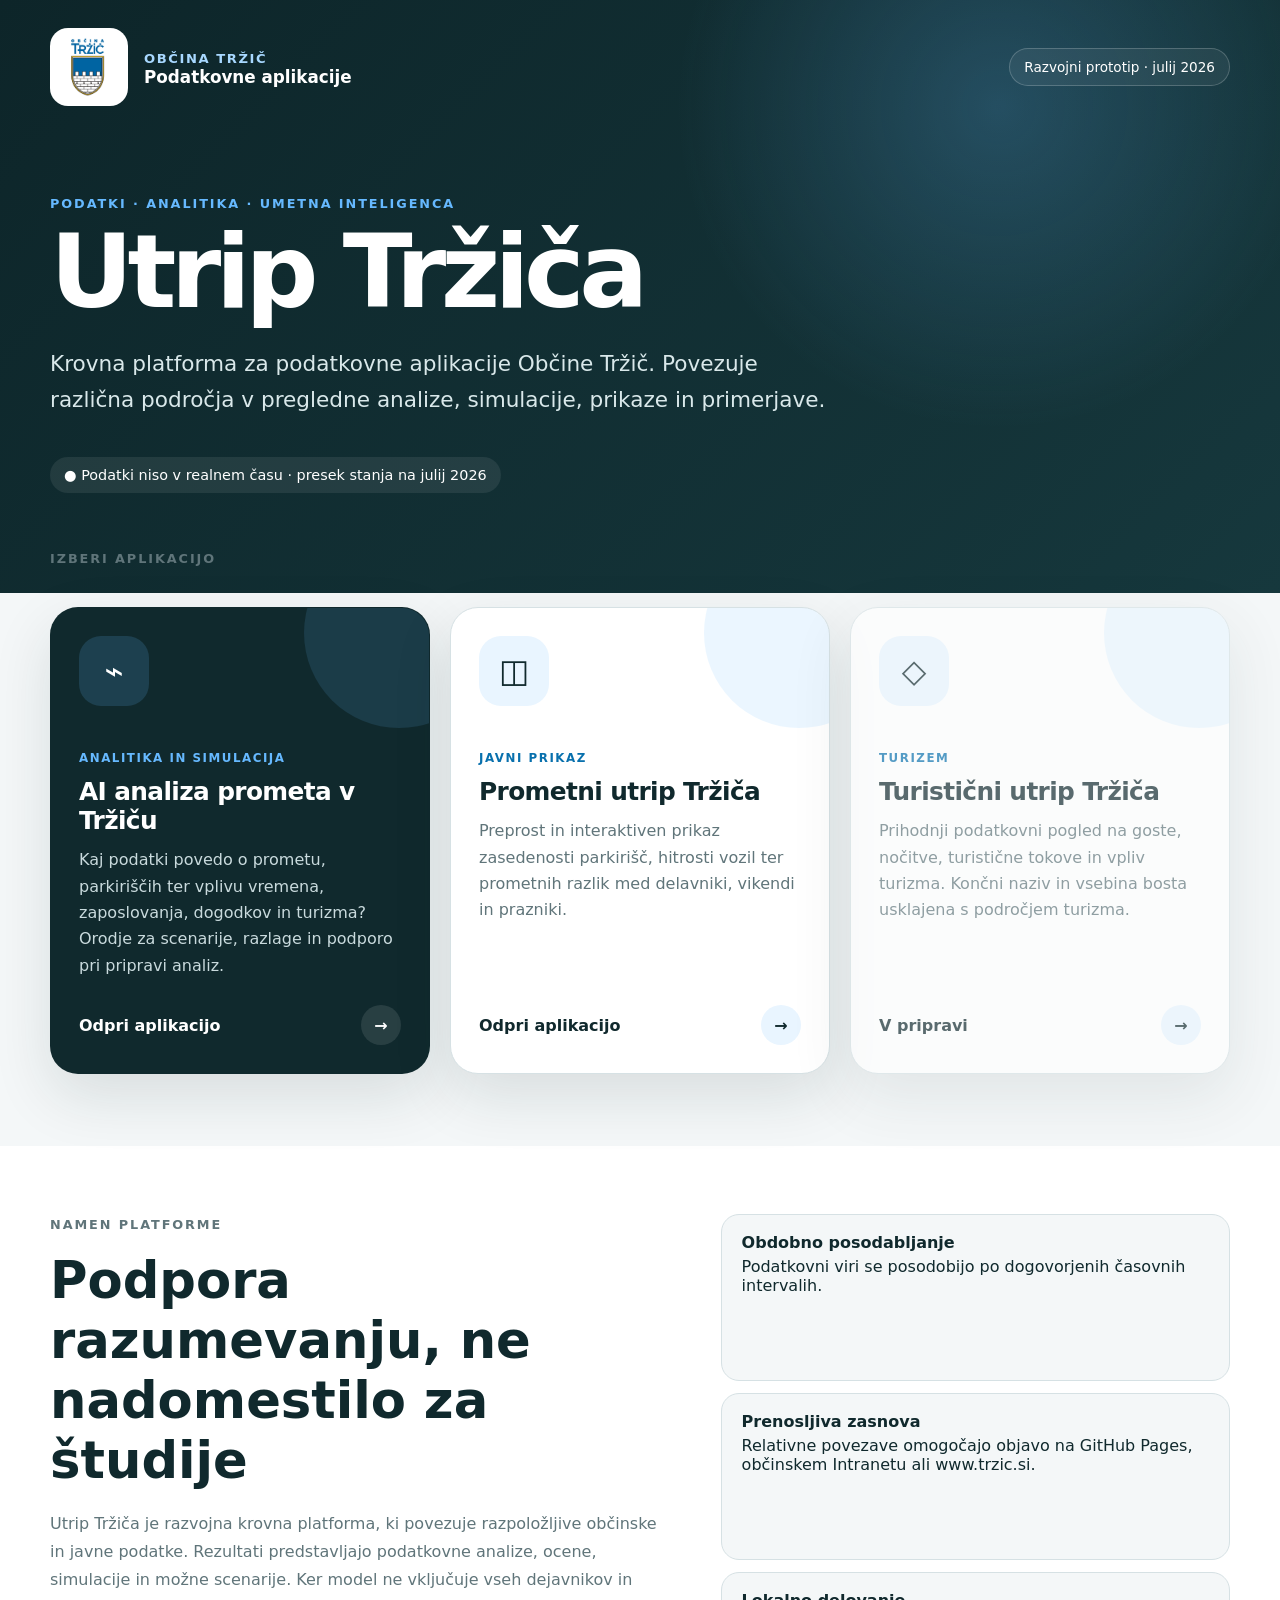
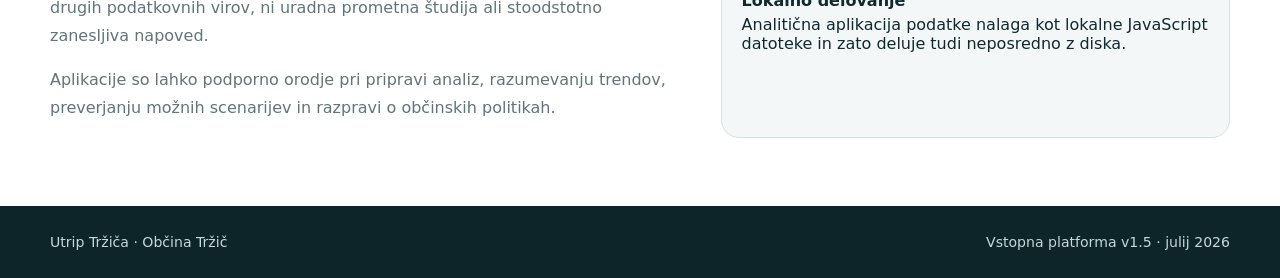
==== index.html @ 656a8313 "Add files via upload" ====
<!doctype html><html lang="sl"><head><meta charset="utf-8"><meta name="viewport" content="width=device-width,initial-scale=1"><meta name="description" content="Utrip Tržiča – vstopna stran podatkovnih aplikacij Občine Tržič."><title>Utrip Tržiča</title><link rel="stylesheet" href="./assets/css/shared.css"></head><body>
<header class="hero"><div class="shell"><nav class="nav"><div class="brand"><img src="./assets/images/grb_veliki.jpg" alt="Logotip Občine Tržič"><div><span>Občina Tržič</span><strong>Podatkovne aplikacije</strong></div></div><div class="status">Razvojni prototip · julij 2026</div></nav><div class="hero-copy"><p class="eyebrow">PODATKI · ANALITIKA · UMETNA INTELIGENCA</p><h1>Utrip Tržiča</h1><p class="lead">Krovna platforma za podatkovne aplikacije Občine Tržič. Povezuje različna področja v pregledne analize, simulacije,  prikaze in primerjave. </p><div class="snapshot">● Podatki niso v realnem času · presek stanja na julij 2026</div></div></div></header>
<main><section class="apps"><div class="shell"><div class="section-head"><div><p class="eyebrow">IZBERI APLIKACIJO</p></div></div><div class="app-grid">
<article class="app-card primary"><div class="icon">⌁</div><span class="tag">ANALITIKA IN SIMULACIJA</span><h3>AI analiza prometa v Tržiču</h3><p>Kaj podatki povedo o prometu, parkiriščih ter vplivu vremena, zaposlovanja, dogodkov in turizma? Orodje za scenarije, razlage in podporo pri pripravi analiz.</p><a class="card-link" href="./apps/analitika/index.html"><span>Odpri aplikacijo</span><span>→</span></a></article>
<article class="app-card"><div class="icon">◫</div><span class="tag">JAVNI PRIKAZ</span><h3>Prometni utrip Tržiča</h3><p>Preprost in interaktiven prikaz zasedenosti parkirišč, hitrosti vozil ter prometnih razlik med delavniki, vikendi in prazniki.</p><a class="card-link" href="./apps/javni-prikaz/index.html"><span>Odpri aplikacijo</span><span>→</span></a></article>
<article class="app-card disabled"><div class="icon">◇</div><span class="tag">TURIZEM</span><h3>Turistični utrip Tržiča</h3><p>Prihodnji podatkovni pogled na goste, nočitve, turistične tokove in vpliv turizma. Končni naziv in vsebina bosta usklajena s področjem turizma.</p><a class="card-link" href="./apps/turizem/index.html"><span>V pripravi</span><span>→</span></a></article>
</div></div></section>
<section class="info"><div class="shell info-grid"><div><p class="eyebrow">NAMEN PLATFORME</p><h2>Podpora razumevanju, ne nadomestilo za študije</h2><p>Utrip Tržiča je razvojna krovna platforma, ki povezuje razpoložljive občinske in javne podatke. Rezultati predstavljajo podatkovne analize, ocene, simulacije in možne scenarije. Ker model ne vključuje vseh dejavnikov in drugih podatkovnih virov, ni uradna prometna študija ali stoodstotno zanesljiva napoved.</p><p>Aplikacije so lahko podporno orodje pri pripravi analiz, razumevanju trendov, preverjanju možnih scenarijev in razpravi o občinskih politikah.</p></div><div class="principles"><div class="principle"><strong>Obdobno posodabljanje</strong><span>Podatkovni viri se posodobijo po dogovorjenih časovnih intervalih.</span></div><div class="principle"><strong>Prenosljiva zasnova</strong><span>Relativne povezave omogočajo objavo na GitHub Pages, občinskem Intranetu ali www.trzic.si.</span></div><div class="principle"><strong>Lokalno delovanje</strong><span>Analitična aplikacija podatke nalaga kot lokalne JavaScript datoteke in zato deluje tudi neposredno z diska.</span></div></div></div></section></main>
<footer class="footer"><div class="shell"><span>Utrip Tržiča · Občina Tržič</span><span>Vstopna platforma v1.5 · julij 2026</span></div></footer></body></html>
---- assets/css/shared.css ----
:root{--ink:#10292d;--ink2:#18363b;--blue:#0870ad;--sky:#66b9ff;--paper:#f4f7f8;--white:#fff;--muted:#60757a;--line:#d6e1e4;--yellow:#f2c94c;--shadow:0 22px 60px rgba(16,41,45,.12)}*{box-sizing:border-box}html{scroll-behavior:smooth}body{margin:0;font-family:Inter,ui-sans-serif,system-ui,-apple-system,"Segoe UI",Roboto,Arial,sans-serif;color:var(--ink);background:var(--paper)}a{color:inherit}.shell{width:min(1180px,calc(100% - 36px));margin:auto}.hero{min-height:58vh;background:radial-gradient(circle at 78% 18%,rgba(102,185,255,.22),transparent 29%),linear-gradient(135deg,#0d2529,#16383d);color:#fff;padding:28px 0 72px}.nav{display:flex;justify-content:space-between;align-items:center;gap:22px}.brand{display:flex;align-items:center;gap:16px}.brand img{width:78px;height:78px;object-fit:contain;background:#fff;border-radius:18px;padding:8px}.brand strong{display:block;font-size:1.05rem}.brand span{font-size:.82rem;letter-spacing:.12em;color:#a8d8ff;text-transform:uppercase;font-weight:800}.status{border:1px solid rgba(255,255,255,.2);padding:10px 14px;border-radius:999px;font-size:.85rem;background:rgba(255,255,255,.06)}.hero-copy{padding:90px 0 28px;max-width:850px}.eyebrow{margin:0 0 14px;color:var(--sky);font-weight:900;letter-spacing:.15em;font-size:.8rem}.hero h1{font-size:clamp(3rem,8vw,6.7rem);line-height:.91;letter-spacing:-.055em;margin:0 0 28px}.hero p.lead{font-size:clamp(1.05rem,2vw,1.35rem);line-height:1.65;color:#d9e8ea;max-width:790px}.snapshot{display:inline-flex;margin-top:18px;gap:9px;align-items:center;border-radius:999px;padding:10px 14px;background:rgba(255,255,255,.08);font-size:.9rem}.apps{margin-top:-45px;padding-bottom:72px}.section-head{display:flex;justify-content:space-between;align-items:end;gap:30px;margin:0 0 24px}.section-head h2{font-size:clamp(2rem,4vw,3rem);margin:0}.section-head p{max-width:550px;color:var(--muted);line-height:1.65}.app-grid{display:grid;grid-template-columns:repeat(3,1fr);gap:20px}.app-card{position:relative;min-height:360px;padding:28px;border-radius:28px;background:#fff;border:1px solid var(--line);box-shadow:var(--shadow);display:flex;flex-direction:column;overflow:hidden;transition:.25s transform,.25s box-shadow}.app-card:hover{transform:translateY(-7px);box-shadow:0 30px 75px rgba(16,41,45,.18)}.app-card.primary{background:var(--ink);color:#fff;border-color:transparent}.app-card::after{content:"";position:absolute;width:190px;height:190px;border-radius:50%;right:-65px;top:-70px;background:rgba(102,185,255,.13)}.icon{width:70px;height:70px;border-radius:22px;display:grid;place-items:center;background:#e9f5ff;font-size:2rem;margin-bottom:45px}.primary .icon{background:rgba(102,185,255,.16)}.app-card h3{font-size:1.55rem;margin:0 0 12px;letter-spacing:-.025em}.app-card p{line-height:1.65;color:var(--muted);margin:0}.primary p{color:#c9dadd}.tag{display:inline-flex;width:max-content;margin-bottom:12px;font-size:.74rem;font-weight:900;letter-spacing:.13em;color:var(--blue)}.primary .tag{color:var(--sky)}.card-link{margin-top:auto;display:flex;justify-content:space-between;align-items:center;text-decoration:none;font-weight:900;padding-top:26px}.card-link span:last-child{width:40px;height:40px;display:grid;place-items:center;border-radius:50%;background:#e9f5ff}.primary .card-link span:last-child{background:rgba(255,255,255,.1)}.disabled{opacity:.68}.info{padding:68px 0;background:#fff}.info-grid{display:grid;grid-template-columns:1.1fr .9fr;gap:48px}.info h2{font-size:clamp(2rem,4vw,3.4rem);margin:0 0 20px}.info p{color:var(--muted);line-height:1.75}.principles{display:grid;gap:12px}.principle{padding:18px 20px;border-radius:18px;background:var(--paper);border:1px solid var(--line)}.principle strong{display:block;margin-bottom:5px}.footer{padding:28px 0;background:#0d2529;color:#c7d7d9}.footer .shell{display:flex;justify-content:space-between;gap:20px;flex-wrap:wrap;font-size:.88rem}.placeholder{min-height:100vh;display:grid;place-items:center;padding:30px;background:radial-gradient(circle at 80% 10%,rgba(102,185,255,.25),transparent 28%),#10292d;color:#fff}.placeholder-card{width:min(720px,100%);padding:44px;border:1px solid rgba(255,255,255,.16);border-radius:30px;background:rgba(255,255,255,.07);backdrop-filter:blur(18px)}.placeholder h1{font-size:clamp(2.5rem,7vw,4.7rem);margin:0 0 18px}.placeholder p{color:#d5e3e5;line-height:1.7}.back{display:inline-flex;margin-top:25px;padding:12px 16px;border-radius:999px;background:#fff;color:#10292d;text-decoration:none;font-weight:900}@media(max-width:900px){.app-grid,.info-grid{grid-template-columns:1fr}.hero-copy{padding-top:65px}.app-card{min-height:300px}.section-head{display:block}}@media(max-width:600px){.shell{width:min(100% - 22px,1180px)}.brand img{width:62px;height:62px}.status{display:none}.hero{padding-top:16px}.hero-copy{padding-top:55px}.app-card{border-radius:22px;padding:23px}.nav{align-items:flex-start}}
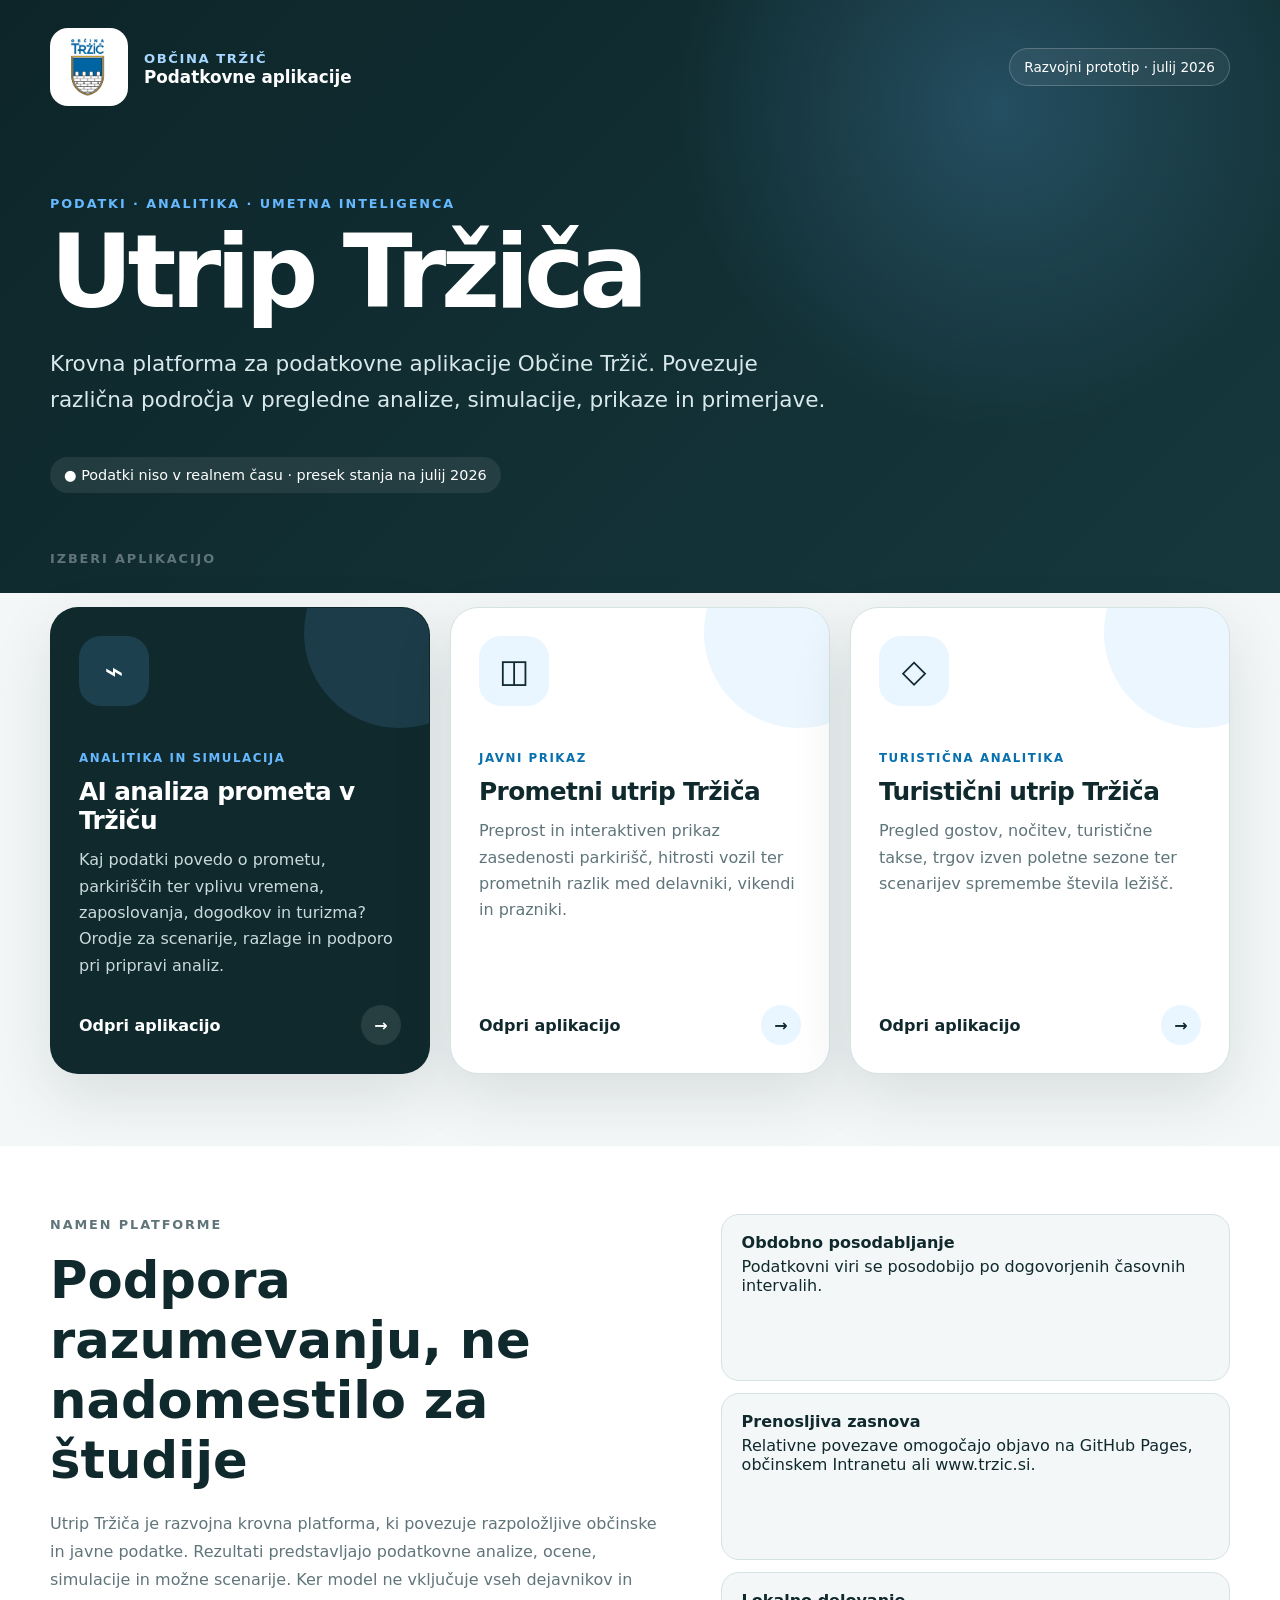
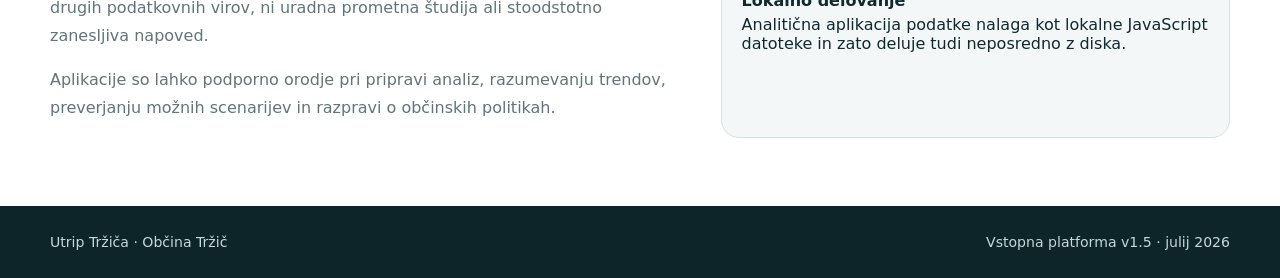
==== commit ff71d6b3: "Add files via upload" ====
--- a/index.html
+++ b/index.html
@@ -3,7 +3,7 @@
 <main><section class="apps"><div class="shell"><div class="section-head"><div><p class="eyebrow">IZBERI APLIKACIJO</p></div></div><div class="app-grid">
 <article class="app-card primary"><div class="icon">⌁</div><span class="tag">ANALITIKA IN SIMULACIJA</span><h3>AI analiza prometa v Tržiču</h3><p>Kaj podatki povedo o prometu, parkiriščih ter vplivu vremena, zaposlovanja, dogodkov in turizma? Orodje za scenarije, razlage in podporo pri pripravi analiz.</p><a class="card-link" href="./apps/analitika/index.html"><span>Odpri aplikacijo</span><span>→</span></a></article>
 <article class="app-card"><div class="icon">◫</div><span class="tag">JAVNI PRIKAZ</span><h3>Prometni utrip Tržiča</h3><p>Preprost in interaktiven prikaz zasedenosti parkirišč, hitrosti vozil ter prometnih razlik med delavniki, vikendi in prazniki.</p><a class="card-link" href="./apps/javni-prikaz/index.html"><span>Odpri aplikacijo</span><span>→</span></a></article>
-<article class="app-card disabled"><div class="icon">◇</div><span class="tag">TURIZEM</span><h3>Turistični utrip Tržiča</h3><p>Prihodnji podatkovni pogled na goste, nočitve, turistične tokove in vpliv turizma. Končni naziv in vsebina bosta usklajena s področjem turizma.</p><a class="card-link" href="./apps/turizem/index.html"><span>V pripravi</span><span>→</span></a></article>
+<article class="app-card"><div class="icon">◇</div><span class="tag">TURISTIČNA ANALITIKA</span><h3>Turistični utrip Tržiča</h3><p>Pregled gostov, nočitev, turistične takse, trgov izven poletne sezone ter scenarijev spremembe števila ležišč.</p><a class="card-link" href="./apps/turizem/index.html"><span>Odpri aplikacijo</span><span>→</span></a></article>
 </div></div></section>
 <section class="info"><div class="shell info-grid"><div><p class="eyebrow">NAMEN PLATFORME</p><h2>Podpora razumevanju, ne nadomestilo za študije</h2><p>Utrip Tržiča je razvojna krovna platforma, ki povezuje razpoložljive občinske in javne podatke. Rezultati predstavljajo podatkovne analize, ocene, simulacije in možne scenarije. Ker model ne vključuje vseh dejavnikov in drugih podatkovnih virov, ni uradna prometna študija ali stoodstotno zanesljiva napoved.</p><p>Aplikacije so lahko podporno orodje pri pripravi analiz, razumevanju trendov, preverjanju možnih scenarijev in razpravi o občinskih politikah.</p></div><div class="principles"><div class="principle"><strong>Obdobno posodabljanje</strong><span>Podatkovni viri se posodobijo po dogovorjenih časovnih intervalih.</span></div><div class="principle"><strong>Prenosljiva zasnova</strong><span>Relativne povezave omogočajo objavo na GitHub Pages, občinskem Intranetu ali www.trzic.si.</span></div><div class="principle"><strong>Lokalno delovanje</strong><span>Analitična aplikacija podatke nalaga kot lokalne JavaScript datoteke in zato deluje tudi neposredno z diska.</span></div></div></div></section></main>
 <footer class="footer"><div class="shell"><span>Utrip Tržiča · Občina Tržič</span><span>Vstopna platforma v1.5 · julij 2026</span></div></footer></body></html>
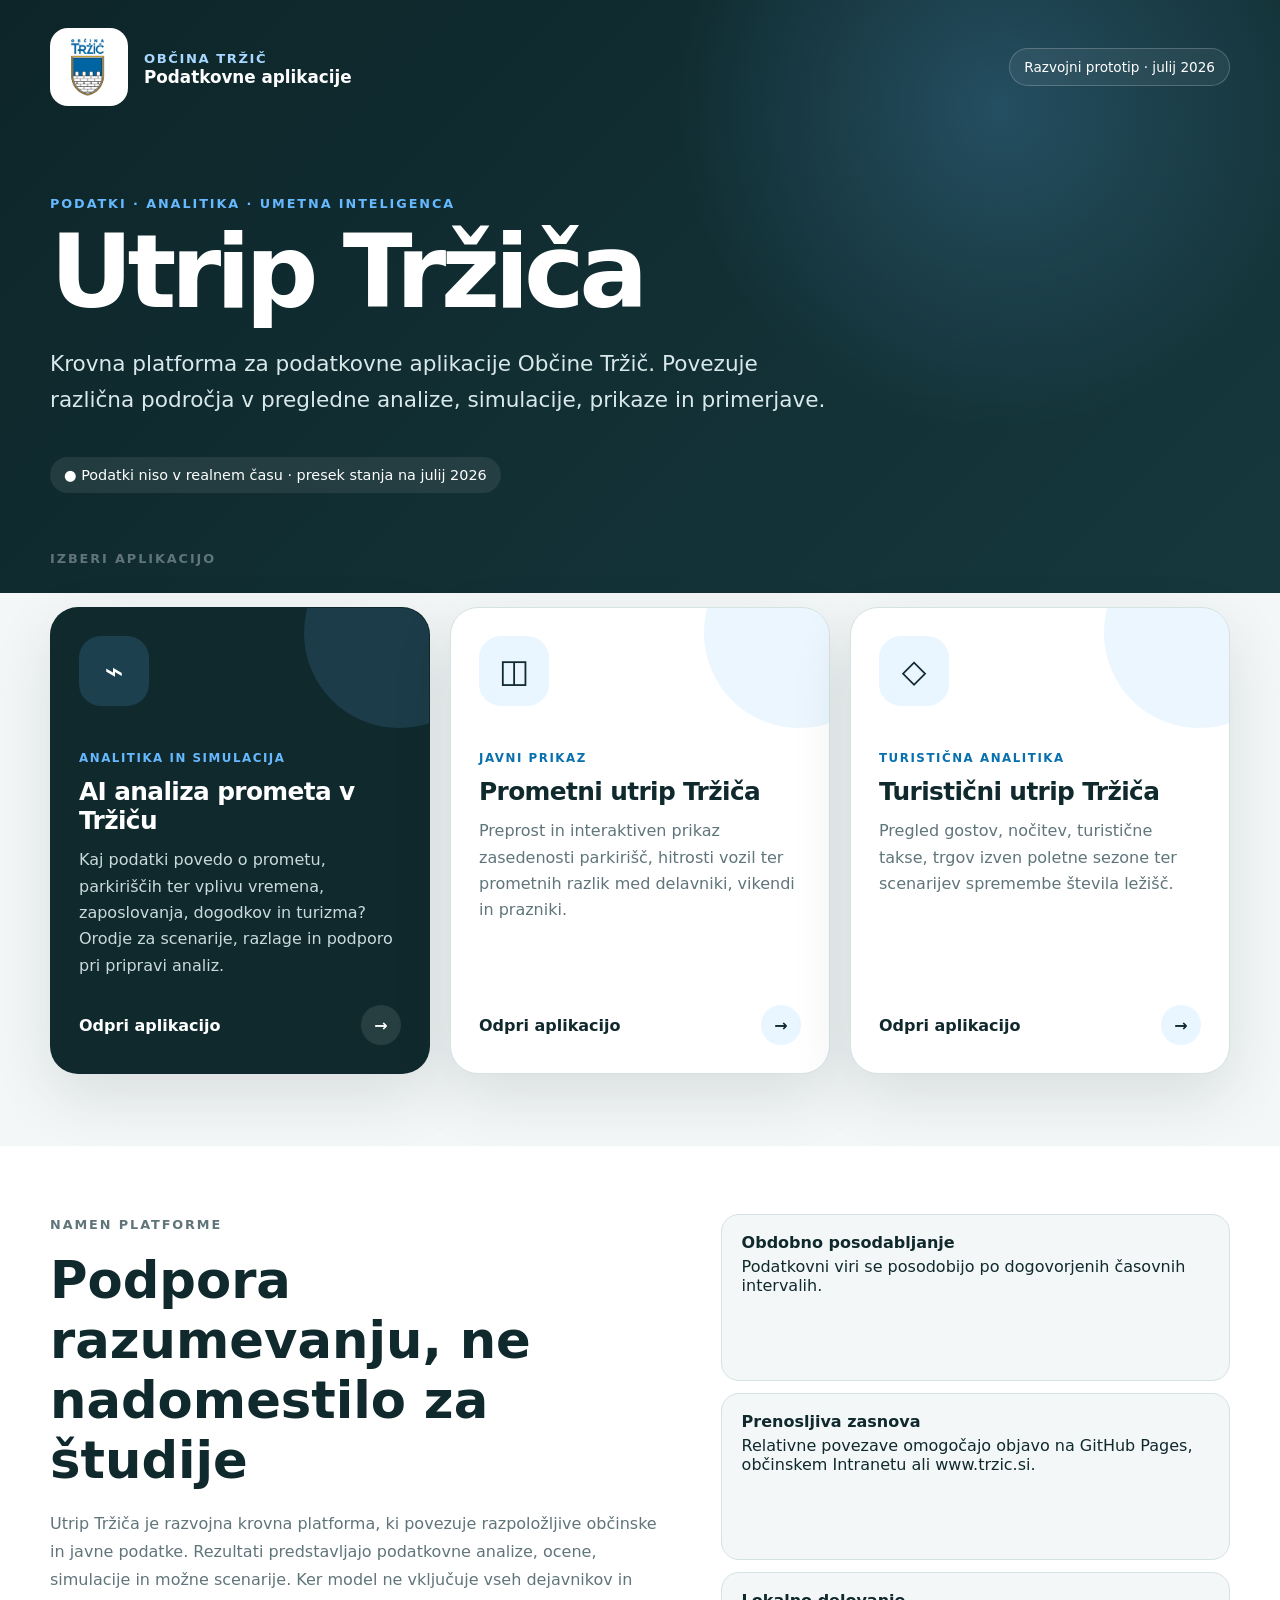
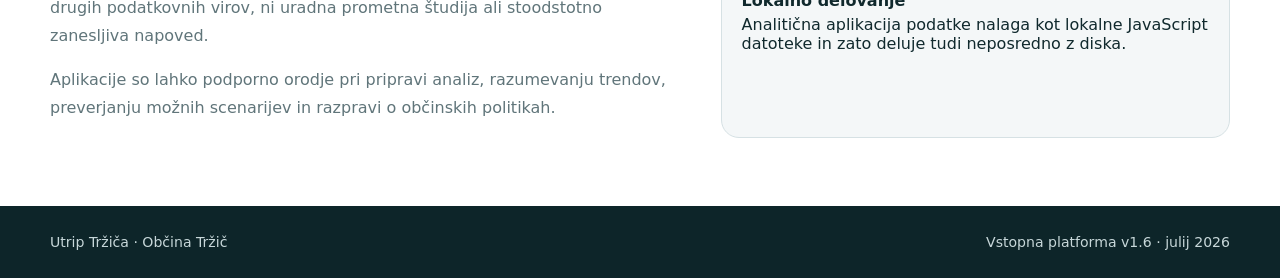
==== commit be09e52a: "Add files via upload" ====
--- a/index.html
+++ b/index.html
@@ -6,4 +6,4 @@
 <article class="app-card"><div class="icon">◇</div><span class="tag">TURISTIČNA ANALITIKA</span><h3>Turistični utrip Tržiča</h3><p>Pregled gostov, nočitev, turistične takse, trgov izven poletne sezone ter scenarijev spremembe števila ležišč.</p><a class="card-link" href="./apps/turizem/index.html"><span>Odpri aplikacijo</span><span>→</span></a></article>
 </div></div></section>
 <section class="info"><div class="shell info-grid"><div><p class="eyebrow">NAMEN PLATFORME</p><h2>Podpora razumevanju, ne nadomestilo za študije</h2><p>Utrip Tržiča je razvojna krovna platforma, ki povezuje razpoložljive občinske in javne podatke. Rezultati predstavljajo podatkovne analize, ocene, simulacije in možne scenarije. Ker model ne vključuje vseh dejavnikov in drugih podatkovnih virov, ni uradna prometna študija ali stoodstotno zanesljiva napoved.</p><p>Aplikacije so lahko podporno orodje pri pripravi analiz, razumevanju trendov, preverjanju možnih scenarijev in razpravi o občinskih politikah.</p></div><div class="principles"><div class="principle"><strong>Obdobno posodabljanje</strong><span>Podatkovni viri se posodobijo po dogovorjenih časovnih intervalih.</span></div><div class="principle"><strong>Prenosljiva zasnova</strong><span>Relativne povezave omogočajo objavo na GitHub Pages, občinskem Intranetu ali www.trzic.si.</span></div><div class="principle"><strong>Lokalno delovanje</strong><span>Analitična aplikacija podatke nalaga kot lokalne JavaScript datoteke in zato deluje tudi neposredno z diska.</span></div></div></div></section></main>
-<footer class="footer"><div class="shell"><span>Utrip Tržiča · Občina Tržič</span><span>Vstopna platforma v1.5 · julij 2026</span></div></footer></body></html>
+<footer class="footer"><div class="shell"><span>Utrip Tržiča · Občina Tržič</span><span>Vstopna platforma v1.6 · julij 2026</span></div></footer></body></html>
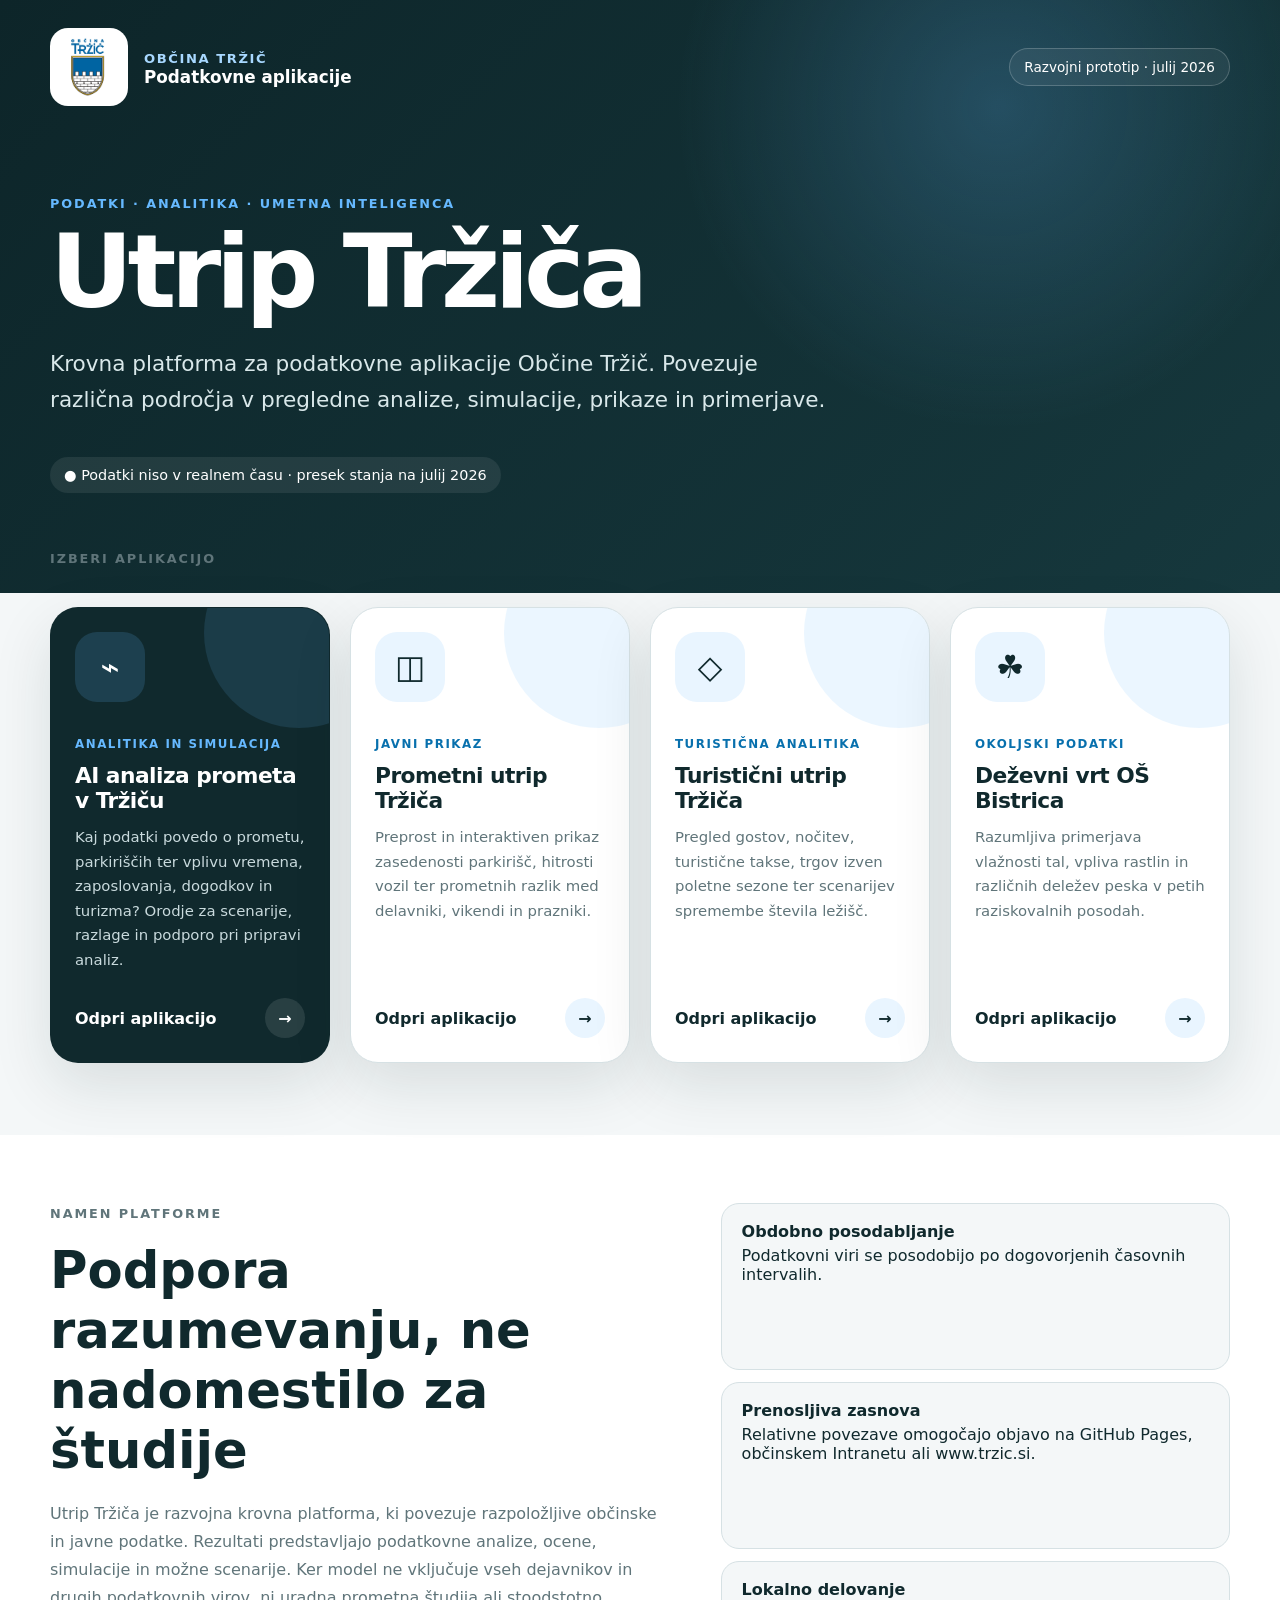
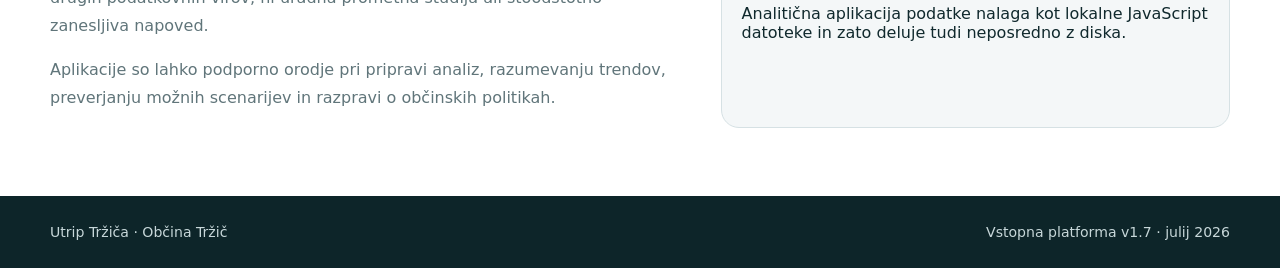
==== commit b172bdbc: "Add files via upload" ====
--- a/index.html
+++ b/index.html
@@ -4,6 +4,6 @@
 <article class="app-card primary"><div class="icon">⌁</div><span class="tag">ANALITIKA IN SIMULACIJA</span><h3>AI analiza prometa v Tržiču</h3><p>Kaj podatki povedo o prometu, parkiriščih ter vplivu vremena, zaposlovanja, dogodkov in turizma? Orodje za scenarije, razlage in podporo pri pripravi analiz.</p><a class="card-link" href="./apps/analitika/index.html"><span>Odpri aplikacijo</span><span>→</span></a></article>
 <article class="app-card"><div class="icon">◫</div><span class="tag">JAVNI PRIKAZ</span><h3>Prometni utrip Tržiča</h3><p>Preprost in interaktiven prikaz zasedenosti parkirišč, hitrosti vozil ter prometnih razlik med delavniki, vikendi in prazniki.</p><a class="card-link" href="./apps/javni-prikaz/index.html"><span>Odpri aplikacijo</span><span>→</span></a></article>
 <article class="app-card"><div class="icon">◇</div><span class="tag">TURISTIČNA ANALITIKA</span><h3>Turistični utrip Tržiča</h3><p>Pregled gostov, nočitev, turistične takse, trgov izven poletne sezone ter scenarijev spremembe števila ležišč.</p><a class="card-link" href="./apps/turizem/index.html"><span>Odpri aplikacijo</span><span>→</span></a></article>
-</div></div></section>
+<article class="app-card"><div class="icon">&#9752;</div><span class="tag">OKOLJSKI PODATKI</span><h3>De&#382;evni vrt O&#352; Bistrica</h3><p>Razumljiva primerjava vla&#382;nosti tal, vpliva rastlin in razli&#269;nih dele&#382;ev peska v petih raziskovalnih posodah.</p><a class="card-link" href="./apps/dezevni-vrt/index.html"><span>Odpri aplikacijo</span><span>&#8594;</span></a></article></div></div></section>
 <section class="info"><div class="shell info-grid"><div><p class="eyebrow">NAMEN PLATFORME</p><h2>Podpora razumevanju, ne nadomestilo za študije</h2><p>Utrip Tržiča je razvojna krovna platforma, ki povezuje razpoložljive občinske in javne podatke. Rezultati predstavljajo podatkovne analize, ocene, simulacije in možne scenarije. Ker model ne vključuje vseh dejavnikov in drugih podatkovnih virov, ni uradna prometna študija ali stoodstotno zanesljiva napoved.</p><p>Aplikacije so lahko podporno orodje pri pripravi analiz, razumevanju trendov, preverjanju možnih scenarijev in razpravi o občinskih politikah.</p></div><div class="principles"><div class="principle"><strong>Obdobno posodabljanje</strong><span>Podatkovni viri se posodobijo po dogovorjenih časovnih intervalih.</span></div><div class="principle"><strong>Prenosljiva zasnova</strong><span>Relativne povezave omogočajo objavo na GitHub Pages, občinskem Intranetu ali www.trzic.si.</span></div><div class="principle"><strong>Lokalno delovanje</strong><span>Analitična aplikacija podatke nalaga kot lokalne JavaScript datoteke in zato deluje tudi neposredno z diska.</span></div></div></div></section></main>
-<footer class="footer"><div class="shell"><span>Utrip Tržiča · Občina Tržič</span><span>Vstopna platforma v1.6 · julij 2026</span></div></footer></body></html>
+<footer class="footer"><div class="shell"><span>Utrip Tržiča · Občina Tržič</span><span>Vstopna platforma v1.7 · julij 2026</span></div></footer></body></html>
--- a/assets/css/shared.css
+++ b/assets/css/shared.css
@@ -1 +1,4 @@
 :root{--ink:#10292d;--ink2:#18363b;--blue:#0870ad;--sky:#66b9ff;--paper:#f4f7f8;--white:#fff;--muted:#60757a;--line:#d6e1e4;--yellow:#f2c94c;--shadow:0 22px 60px rgba(16,41,45,.12)}*{box-sizing:border-box}html{scroll-behavior:smooth}body{margin:0;font-family:Inter,ui-sans-serif,system-ui,-apple-system,"Segoe UI",Roboto,Arial,sans-serif;color:var(--ink);background:var(--paper)}a{color:inherit}.shell{width:min(1180px,calc(100% - 36px));margin:auto}.hero{min-height:58vh;background:radial-gradient(circle at 78% 18%,rgba(102,185,255,.22),transparent 29%),linear-gradient(135deg,#0d2529,#16383d);color:#fff;padding:28px 0 72px}.nav{display:flex;justify-content:space-between;align-items:center;gap:22px}.brand{display:flex;align-items:center;gap:16px}.brand img{width:78px;height:78px;object-fit:contain;background:#fff;border-radius:18px;padding:8px}.brand strong{display:block;font-size:1.05rem}.brand span{font-size:.82rem;letter-spacing:.12em;color:#a8d8ff;text-transform:uppercase;font-weight:800}.status{border:1px solid rgba(255,255,255,.2);padding:10px 14px;border-radius:999px;font-size:.85rem;background:rgba(255,255,255,.06)}.hero-copy{padding:90px 0 28px;max-width:850px}.eyebrow{margin:0 0 14px;color:var(--sky);font-weight:900;letter-spacing:.15em;font-size:.8rem}.hero h1{font-size:clamp(3rem,8vw,6.7rem);line-height:.91;letter-spacing:-.055em;margin:0 0 28px}.hero p.lead{font-size:clamp(1.05rem,2vw,1.35rem);line-height:1.65;color:#d9e8ea;max-width:790px}.snapshot{display:inline-flex;margin-top:18px;gap:9px;align-items:center;border-radius:999px;padding:10px 14px;background:rgba(255,255,255,.08);font-size:.9rem}.apps{margin-top:-45px;padding-bottom:72px}.section-head{display:flex;justify-content:space-between;align-items:end;gap:30px;margin:0 0 24px}.section-head h2{font-size:clamp(2rem,4vw,3rem);margin:0}.section-head p{max-width:550px;color:var(--muted);line-height:1.65}.app-grid{display:grid;grid-template-columns:repeat(3,1fr);gap:20px}.app-card{position:relative;min-height:360px;padding:28px;border-radius:28px;background:#fff;border:1px solid var(--line);box-shadow:var(--shadow);display:flex;flex-direction:column;overflow:hidden;transition:.25s transform,.25s box-shadow}.app-card:hover{transform:translateY(-7px);box-shadow:0 30px 75px rgba(16,41,45,.18)}.app-card.primary{background:var(--ink);color:#fff;border-color:transparent}.app-card::after{content:"";position:absolute;width:190px;height:190px;border-radius:50%;right:-65px;top:-70px;background:rgba(102,185,255,.13)}.icon{width:70px;height:70px;border-radius:22px;display:grid;place-items:center;background:#e9f5ff;font-size:2rem;margin-bottom:45px}.primary .icon{background:rgba(102,185,255,.16)}.app-card h3{font-size:1.55rem;margin:0 0 12px;letter-spacing:-.025em}.app-card p{line-height:1.65;color:var(--muted);margin:0}.primary p{color:#c9dadd}.tag{display:inline-flex;width:max-content;margin-bottom:12px;font-size:.74rem;font-weight:900;letter-spacing:.13em;color:var(--blue)}.primary .tag{color:var(--sky)}.card-link{margin-top:auto;display:flex;justify-content:space-between;align-items:center;text-decoration:none;font-weight:900;padding-top:26px}.card-link span:last-child{width:40px;height:40px;display:grid;place-items:center;border-radius:50%;background:#e9f5ff}.primary .card-link span:last-child{background:rgba(255,255,255,.1)}.disabled{opacity:.68}.info{padding:68px 0;background:#fff}.info-grid{display:grid;grid-template-columns:1.1fr .9fr;gap:48px}.info h2{font-size:clamp(2rem,4vw,3.4rem);margin:0 0 20px}.info p{color:var(--muted);line-height:1.75}.principles{display:grid;gap:12px}.principle{padding:18px 20px;border-radius:18px;background:var(--paper);border:1px solid var(--line)}.principle strong{display:block;margin-bottom:5px}.footer{padding:28px 0;background:#0d2529;color:#c7d7d9}.footer .shell{display:flex;justify-content:space-between;gap:20px;flex-wrap:wrap;font-size:.88rem}.placeholder{min-height:100vh;display:grid;place-items:center;padding:30px;background:radial-gradient(circle at 80% 10%,rgba(102,185,255,.25),transparent 28%),#10292d;color:#fff}.placeholder-card{width:min(720px,100%);padding:44px;border:1px solid rgba(255,255,255,.16);border-radius:30px;background:rgba(255,255,255,.07);backdrop-filter:blur(18px)}.placeholder h1{font-size:clamp(2.5rem,7vw,4.7rem);margin:0 0 18px}.placeholder p{color:#d5e3e5;line-height:1.7}.back{display:inline-flex;margin-top:25px;padding:12px 16px;border-radius:999px;background:#fff;color:#10292d;text-decoration:none;font-weight:900}@media(max-width:900px){.app-grid,.info-grid{grid-template-columns:1fr}.hero-copy{padding-top:65px}.app-card{min-height:300px}.section-head{display:block}}@media(max-width:600px){.shell{width:min(100% - 22px,1180px)}.brand img{width:62px;height:62px}.status{display:none}.hero{padding-top:16px}.hero-copy{padding-top:55px}.app-card{border-radius:22px;padding:23px}.nav{align-items:flex-start}}
+
+@media(min-width:1100px){.app-grid{grid-template-columns:repeat(4,1fr)}.app-card{padding:24px;min-height:390px}.app-card h3{font-size:1.36rem}.app-card p{font-size:.93rem}.icon{margin-bottom:35px}}
+@media(min-width:901px) and (max-width:1099px){.app-grid{grid-template-columns:repeat(2,1fr)}}
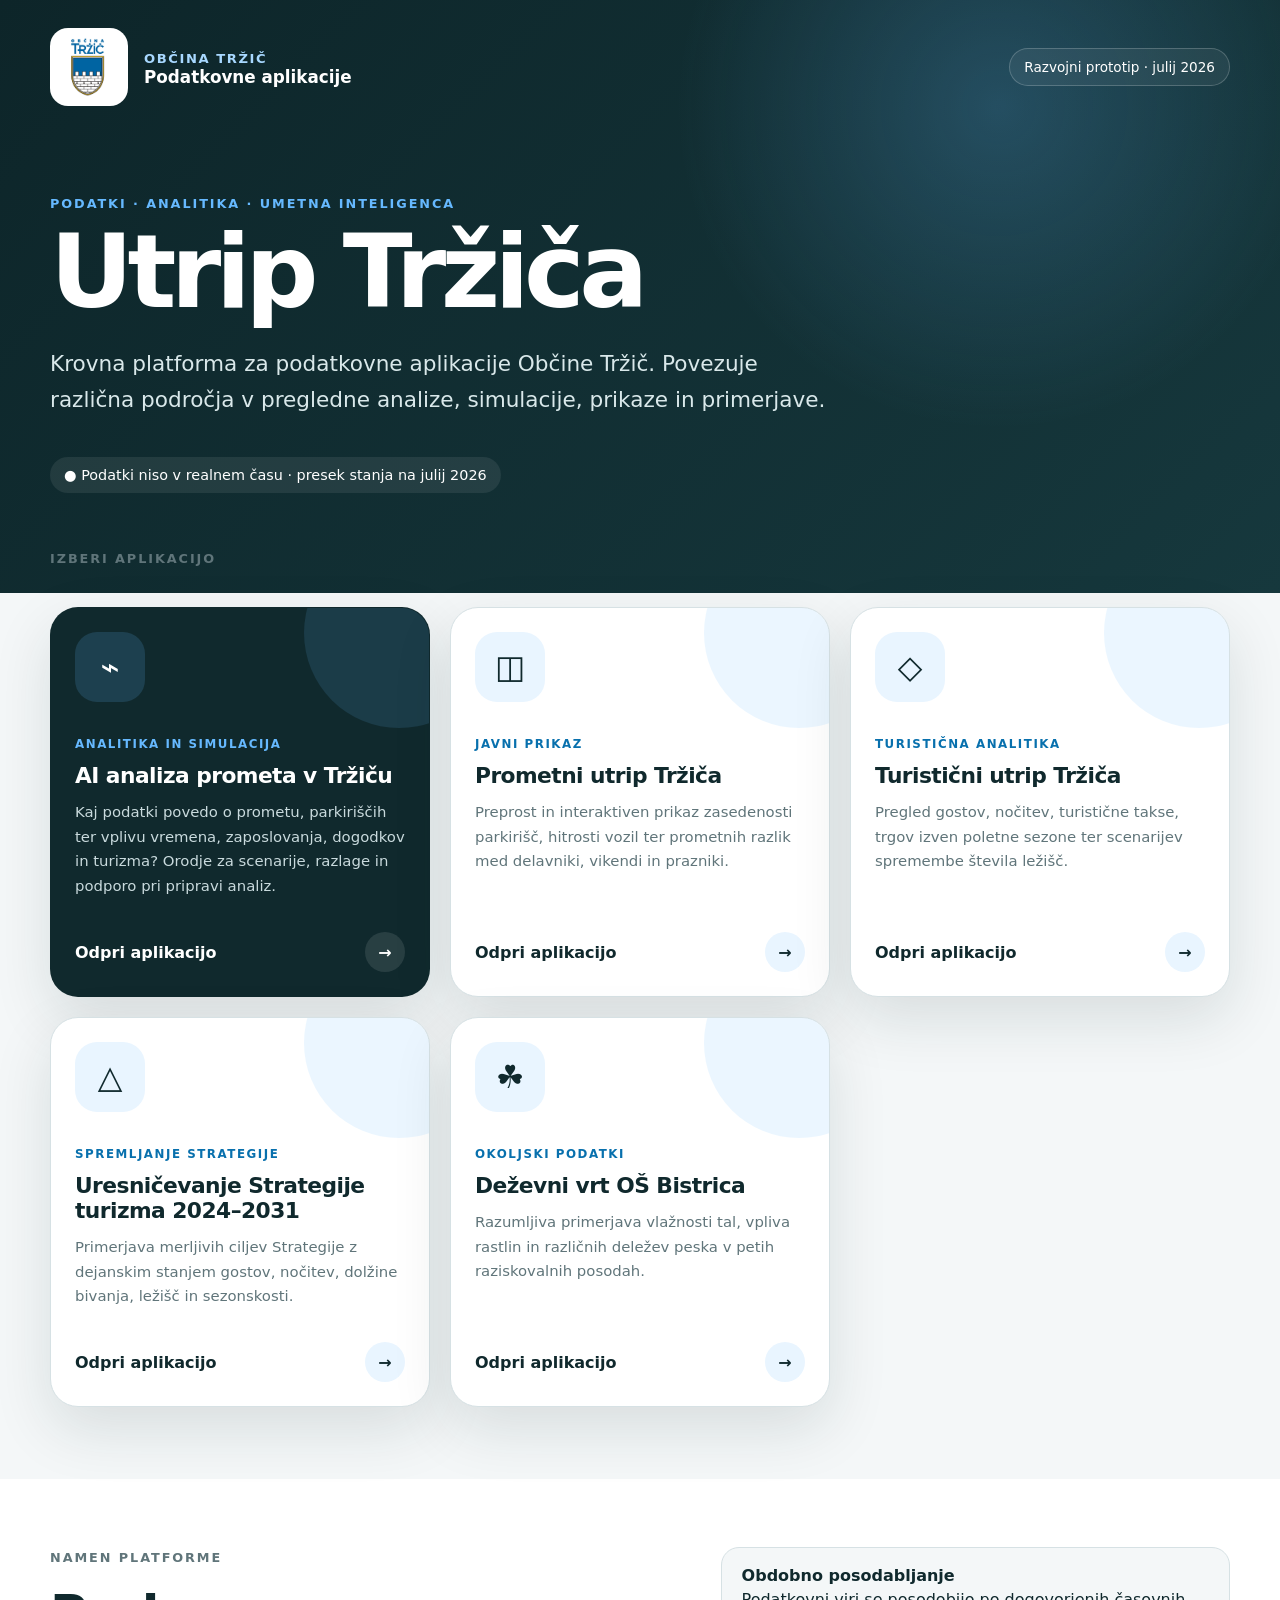
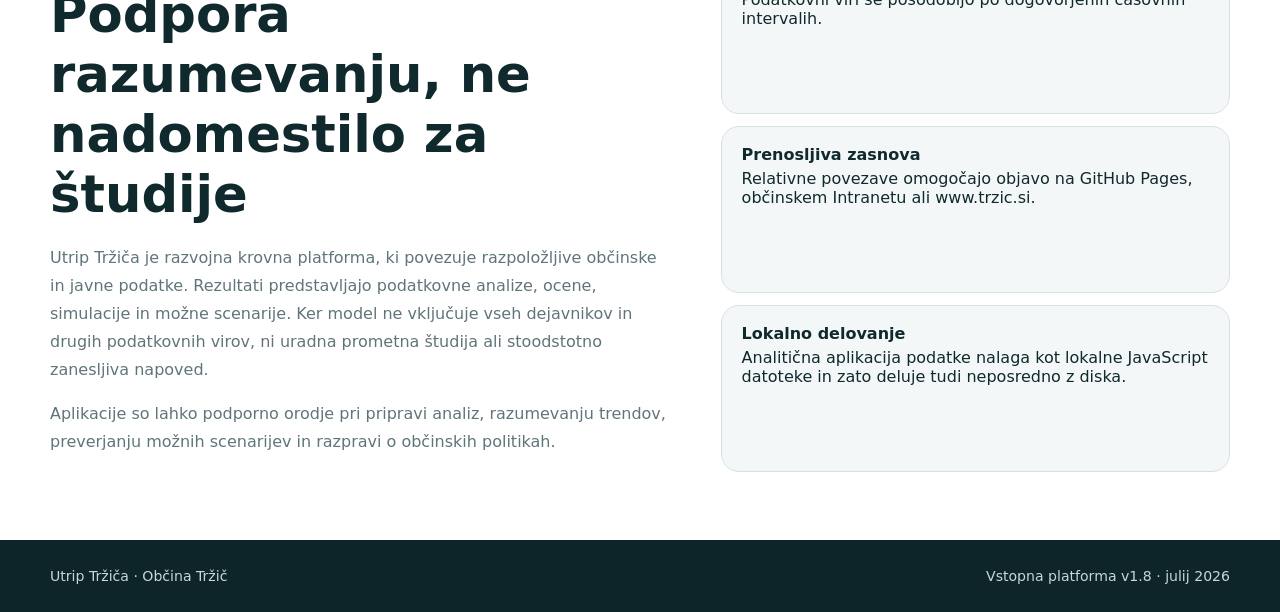
==== commit 7f89f1e2: "Add files via upload" ====
--- a/index.html
+++ b/index.html
@@ -4,6 +4,7 @@
 <article class="app-card primary"><div class="icon">⌁</div><span class="tag">ANALITIKA IN SIMULACIJA</span><h3>AI analiza prometa v Tržiču</h3><p>Kaj podatki povedo o prometu, parkiriščih ter vplivu vremena, zaposlovanja, dogodkov in turizma? Orodje za scenarije, razlage in podporo pri pripravi analiz.</p><a class="card-link" href="./apps/analitika/index.html"><span>Odpri aplikacijo</span><span>→</span></a></article>
 <article class="app-card"><div class="icon">◫</div><span class="tag">JAVNI PRIKAZ</span><h3>Prometni utrip Tržiča</h3><p>Preprost in interaktiven prikaz zasedenosti parkirišč, hitrosti vozil ter prometnih razlik med delavniki, vikendi in prazniki.</p><a class="card-link" href="./apps/javni-prikaz/index.html"><span>Odpri aplikacijo</span><span>→</span></a></article>
 <article class="app-card"><div class="icon">◇</div><span class="tag">TURISTIČNA ANALITIKA</span><h3>Turistični utrip Tržiča</h3><p>Pregled gostov, nočitev, turistične takse, trgov izven poletne sezone ter scenarijev spremembe števila ležišč.</p><a class="card-link" href="./apps/turizem/index.html"><span>Odpri aplikacijo</span><span>→</span></a></article>
+<article class="app-card"><div class="icon">&#9651;</div><span class="tag">SPREMLJANJE STRATEGIJE</span><h3>Uresni&#269;evanje Strategije turizma 2024&ndash;2031</h3><p>Primerjava merljivih ciljev Strategije z dejanskim stanjem gostov, no&#269;itev, dol&#382;ine bivanja, le&#382;i&#353;&#269; in sezonskosti.</p><a class="card-link" href="./apps/strategija-turizem/index.html"><span>Odpri aplikacijo</span><span>&#8594;</span></a></article>
 <article class="app-card"><div class="icon">&#9752;</div><span class="tag">OKOLJSKI PODATKI</span><h3>De&#382;evni vrt O&#352; Bistrica</h3><p>Razumljiva primerjava vla&#382;nosti tal, vpliva rastlin in razli&#269;nih dele&#382;ev peska v petih raziskovalnih posodah.</p><a class="card-link" href="./apps/dezevni-vrt/index.html"><span>Odpri aplikacijo</span><span>&#8594;</span></a></article></div></div></section>
 <section class="info"><div class="shell info-grid"><div><p class="eyebrow">NAMEN PLATFORME</p><h2>Podpora razumevanju, ne nadomestilo za študije</h2><p>Utrip Tržiča je razvojna krovna platforma, ki povezuje razpoložljive občinske in javne podatke. Rezultati predstavljajo podatkovne analize, ocene, simulacije in možne scenarije. Ker model ne vključuje vseh dejavnikov in drugih podatkovnih virov, ni uradna prometna študija ali stoodstotno zanesljiva napoved.</p><p>Aplikacije so lahko podporno orodje pri pripravi analiz, razumevanju trendov, preverjanju možnih scenarijev in razpravi o občinskih politikah.</p></div><div class="principles"><div class="principle"><strong>Obdobno posodabljanje</strong><span>Podatkovni viri se posodobijo po dogovorjenih časovnih intervalih.</span></div><div class="principle"><strong>Prenosljiva zasnova</strong><span>Relativne povezave omogočajo objavo na GitHub Pages, občinskem Intranetu ali www.trzic.si.</span></div><div class="principle"><strong>Lokalno delovanje</strong><span>Analitična aplikacija podatke nalaga kot lokalne JavaScript datoteke in zato deluje tudi neposredno z diska.</span></div></div></div></section></main>
-<footer class="footer"><div class="shell"><span>Utrip Tržiča · Občina Tržič</span><span>Vstopna platforma v1.7 · julij 2026</span></div></footer></body></html>
+<footer class="footer"><div class="shell"><span>Utrip Tržiča · Občina Tržič</span><span>Vstopna platforma v1.8 · julij 2026</span></div></footer></body></html>
--- a/assets/css/shared.css
+++ b/assets/css/shared.css
@@ -1,4 +1,4 @@
 :root{--ink:#10292d;--ink2:#18363b;--blue:#0870ad;--sky:#66b9ff;--paper:#f4f7f8;--white:#fff;--muted:#60757a;--line:#d6e1e4;--yellow:#f2c94c;--shadow:0 22px 60px rgba(16,41,45,.12)}*{box-sizing:border-box}html{scroll-behavior:smooth}body{margin:0;font-family:Inter,ui-sans-serif,system-ui,-apple-system,"Segoe UI",Roboto,Arial,sans-serif;color:var(--ink);background:var(--paper)}a{color:inherit}.shell{width:min(1180px,calc(100% - 36px));margin:auto}.hero{min-height:58vh;background:radial-gradient(circle at 78% 18%,rgba(102,185,255,.22),transparent 29%),linear-gradient(135deg,#0d2529,#16383d);color:#fff;padding:28px 0 72px}.nav{display:flex;justify-content:space-between;align-items:center;gap:22px}.brand{display:flex;align-items:center;gap:16px}.brand img{width:78px;height:78px;object-fit:contain;background:#fff;border-radius:18px;padding:8px}.brand strong{display:block;font-size:1.05rem}.brand span{font-size:.82rem;letter-spacing:.12em;color:#a8d8ff;text-transform:uppercase;font-weight:800}.status{border:1px solid rgba(255,255,255,.2);padding:10px 14px;border-radius:999px;font-size:.85rem;background:rgba(255,255,255,.06)}.hero-copy{padding:90px 0 28px;max-width:850px}.eyebrow{margin:0 0 14px;color:var(--sky);font-weight:900;letter-spacing:.15em;font-size:.8rem}.hero h1{font-size:clamp(3rem,8vw,6.7rem);line-height:.91;letter-spacing:-.055em;margin:0 0 28px}.hero p.lead{font-size:clamp(1.05rem,2vw,1.35rem);line-height:1.65;color:#d9e8ea;max-width:790px}.snapshot{display:inline-flex;margin-top:18px;gap:9px;align-items:center;border-radius:999px;padding:10px 14px;background:rgba(255,255,255,.08);font-size:.9rem}.apps{margin-top:-45px;padding-bottom:72px}.section-head{display:flex;justify-content:space-between;align-items:end;gap:30px;margin:0 0 24px}.section-head h2{font-size:clamp(2rem,4vw,3rem);margin:0}.section-head p{max-width:550px;color:var(--muted);line-height:1.65}.app-grid{display:grid;grid-template-columns:repeat(3,1fr);gap:20px}.app-card{position:relative;min-height:360px;padding:28px;border-radius:28px;background:#fff;border:1px solid var(--line);box-shadow:var(--shadow);display:flex;flex-direction:column;overflow:hidden;transition:.25s transform,.25s box-shadow}.app-card:hover{transform:translateY(-7px);box-shadow:0 30px 75px rgba(16,41,45,.18)}.app-card.primary{background:var(--ink);color:#fff;border-color:transparent}.app-card::after{content:"";position:absolute;width:190px;height:190px;border-radius:50%;right:-65px;top:-70px;background:rgba(102,185,255,.13)}.icon{width:70px;height:70px;border-radius:22px;display:grid;place-items:center;background:#e9f5ff;font-size:2rem;margin-bottom:45px}.primary .icon{background:rgba(102,185,255,.16)}.app-card h3{font-size:1.55rem;margin:0 0 12px;letter-spacing:-.025em}.app-card p{line-height:1.65;color:var(--muted);margin:0}.primary p{color:#c9dadd}.tag{display:inline-flex;width:max-content;margin-bottom:12px;font-size:.74rem;font-weight:900;letter-spacing:.13em;color:var(--blue)}.primary .tag{color:var(--sky)}.card-link{margin-top:auto;display:flex;justify-content:space-between;align-items:center;text-decoration:none;font-weight:900;padding-top:26px}.card-link span:last-child{width:40px;height:40px;display:grid;place-items:center;border-radius:50%;background:#e9f5ff}.primary .card-link span:last-child{background:rgba(255,255,255,.1)}.disabled{opacity:.68}.info{padding:68px 0;background:#fff}.info-grid{display:grid;grid-template-columns:1.1fr .9fr;gap:48px}.info h2{font-size:clamp(2rem,4vw,3.4rem);margin:0 0 20px}.info p{color:var(--muted);line-height:1.75}.principles{display:grid;gap:12px}.principle{padding:18px 20px;border-radius:18px;background:var(--paper);border:1px solid var(--line)}.principle strong{display:block;margin-bottom:5px}.footer{padding:28px 0;background:#0d2529;color:#c7d7d9}.footer .shell{display:flex;justify-content:space-between;gap:20px;flex-wrap:wrap;font-size:.88rem}.placeholder{min-height:100vh;display:grid;place-items:center;padding:30px;background:radial-gradient(circle at 80% 10%,rgba(102,185,255,.25),transparent 28%),#10292d;color:#fff}.placeholder-card{width:min(720px,100%);padding:44px;border:1px solid rgba(255,255,255,.16);border-radius:30px;background:rgba(255,255,255,.07);backdrop-filter:blur(18px)}.placeholder h1{font-size:clamp(2.5rem,7vw,4.7rem);margin:0 0 18px}.placeholder p{color:#d5e3e5;line-height:1.7}.back{display:inline-flex;margin-top:25px;padding:12px 16px;border-radius:999px;background:#fff;color:#10292d;text-decoration:none;font-weight:900}@media(max-width:900px){.app-grid,.info-grid{grid-template-columns:1fr}.hero-copy{padding-top:65px}.app-card{min-height:300px}.section-head{display:block}}@media(max-width:600px){.shell{width:min(100% - 22px,1180px)}.brand img{width:62px;height:62px}.status{display:none}.hero{padding-top:16px}.hero-copy{padding-top:55px}.app-card{border-radius:22px;padding:23px}.nav{align-items:flex-start}}
 
-@media(min-width:1100px){.app-grid{grid-template-columns:repeat(4,1fr)}.app-card{padding:24px;min-height:390px}.app-card h3{font-size:1.36rem}.app-card p{font-size:.93rem}.icon{margin-bottom:35px}}
+@media(min-width:1100px){.app-grid{grid-template-columns:repeat(3,1fr)}.app-card{padding:24px;min-height:390px}.app-card h3{font-size:1.36rem}.app-card p{font-size:.93rem}.icon{margin-bottom:35px}}
 @media(min-width:901px) and (max-width:1099px){.app-grid{grid-template-columns:repeat(2,1fr)}}
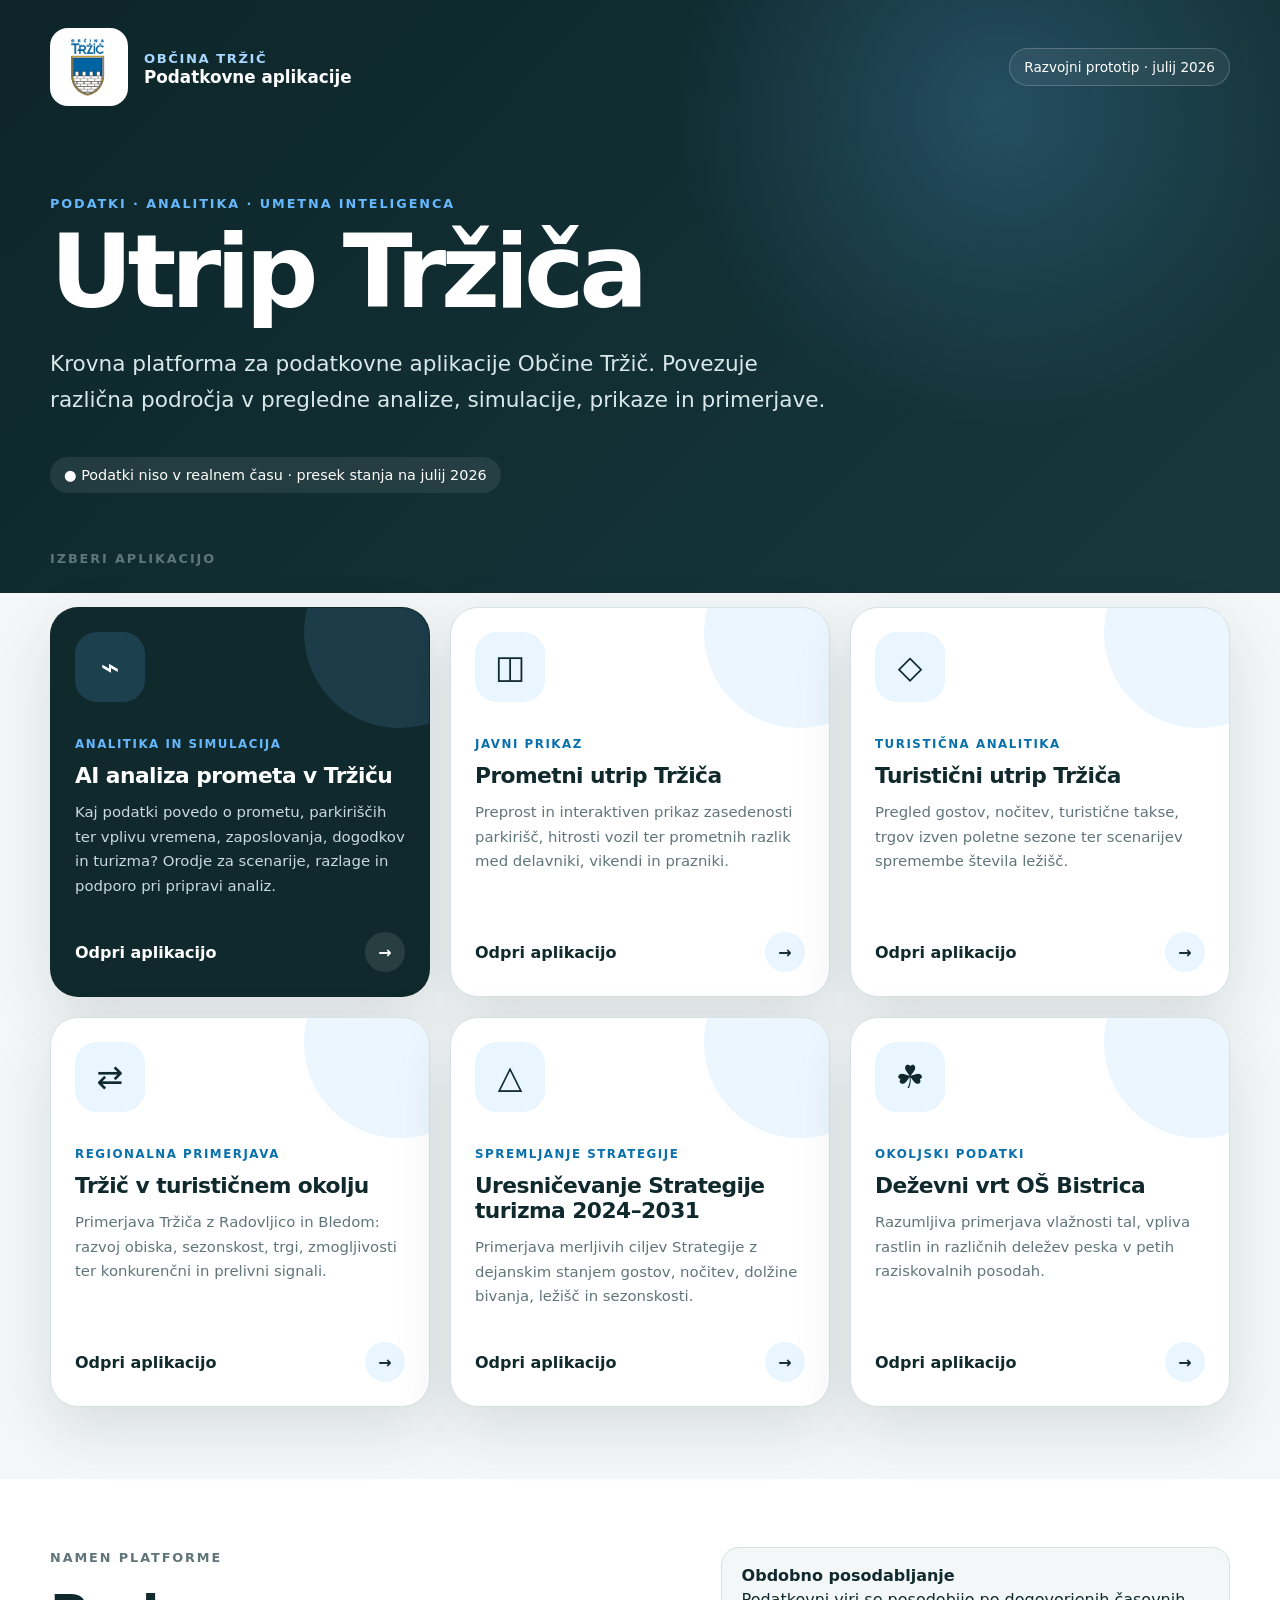
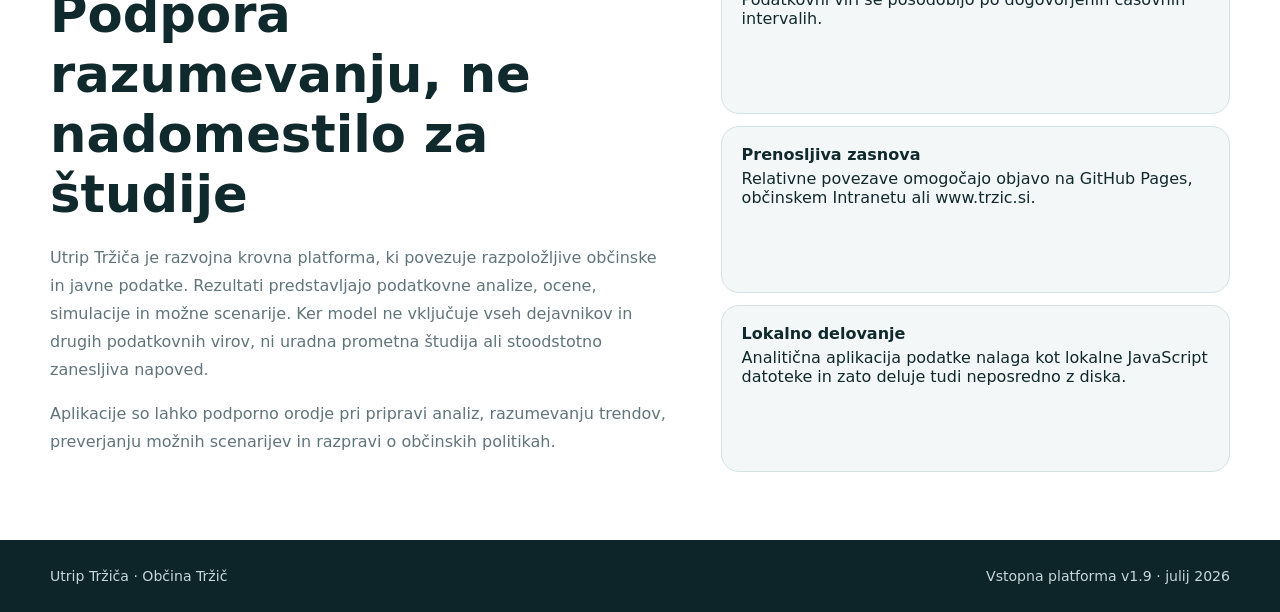
==== commit 9b19f01c: "Add files via upload" ====
--- a/index.html
+++ b/index.html
@@ -4,7 +4,8 @@
 <article class="app-card primary"><div class="icon">⌁</div><span class="tag">ANALITIKA IN SIMULACIJA</span><h3>AI analiza prometa v Tržiču</h3><p>Kaj podatki povedo o prometu, parkiriščih ter vplivu vremena, zaposlovanja, dogodkov in turizma? Orodje za scenarije, razlage in podporo pri pripravi analiz.</p><a class="card-link" href="./apps/analitika/index.html"><span>Odpri aplikacijo</span><span>→</span></a></article>
 <article class="app-card"><div class="icon">◫</div><span class="tag">JAVNI PRIKAZ</span><h3>Prometni utrip Tržiča</h3><p>Preprost in interaktiven prikaz zasedenosti parkirišč, hitrosti vozil ter prometnih razlik med delavniki, vikendi in prazniki.</p><a class="card-link" href="./apps/javni-prikaz/index.html"><span>Odpri aplikacijo</span><span>→</span></a></article>
 <article class="app-card"><div class="icon">◇</div><span class="tag">TURISTIČNA ANALITIKA</span><h3>Turistični utrip Tržiča</h3><p>Pregled gostov, nočitev, turistične takse, trgov izven poletne sezone ter scenarijev spremembe števila ležišč.</p><a class="card-link" href="./apps/turizem/index.html"><span>Odpri aplikacijo</span><span>→</span></a></article>
+<article class="app-card"><div class="icon">&#8644;</div><span class="tag">REGIONALNA PRIMERJAVA</span><h3>Tržič v turističnem okolju</h3><p>Primerjava Tržiča z Radovljico in Bledom: razvoj obiska, sezonskost, trgi, zmogljivosti ter konkurenčni in prelivni signali.</p><a class="card-link" href="./apps/turisticno-okolje/index.html"><span>Odpri aplikacijo</span><span>&#8594;</span></a></article>
 <article class="app-card"><div class="icon">&#9651;</div><span class="tag">SPREMLJANJE STRATEGIJE</span><h3>Uresni&#269;evanje Strategije turizma 2024&ndash;2031</h3><p>Primerjava merljivih ciljev Strategije z dejanskim stanjem gostov, no&#269;itev, dol&#382;ine bivanja, le&#382;i&#353;&#269; in sezonskosti.</p><a class="card-link" href="./apps/strategija-turizem/index.html"><span>Odpri aplikacijo</span><span>&#8594;</span></a></article>
 <article class="app-card"><div class="icon">&#9752;</div><span class="tag">OKOLJSKI PODATKI</span><h3>De&#382;evni vrt O&#352; Bistrica</h3><p>Razumljiva primerjava vla&#382;nosti tal, vpliva rastlin in razli&#269;nih dele&#382;ev peska v petih raziskovalnih posodah.</p><a class="card-link" href="./apps/dezevni-vrt/index.html"><span>Odpri aplikacijo</span><span>&#8594;</span></a></article></div></div></section>
 <section class="info"><div class="shell info-grid"><div><p class="eyebrow">NAMEN PLATFORME</p><h2>Podpora razumevanju, ne nadomestilo za študije</h2><p>Utrip Tržiča je razvojna krovna platforma, ki povezuje razpoložljive občinske in javne podatke. Rezultati predstavljajo podatkovne analize, ocene, simulacije in možne scenarije. Ker model ne vključuje vseh dejavnikov in drugih podatkovnih virov, ni uradna prometna študija ali stoodstotno zanesljiva napoved.</p><p>Aplikacije so lahko podporno orodje pri pripravi analiz, razumevanju trendov, preverjanju možnih scenarijev in razpravi o občinskih politikah.</p></div><div class="principles"><div class="principle"><strong>Obdobno posodabljanje</strong><span>Podatkovni viri se posodobijo po dogovorjenih časovnih intervalih.</span></div><div class="principle"><strong>Prenosljiva zasnova</strong><span>Relativne povezave omogočajo objavo na GitHub Pages, občinskem Intranetu ali www.trzic.si.</span></div><div class="principle"><strong>Lokalno delovanje</strong><span>Analitična aplikacija podatke nalaga kot lokalne JavaScript datoteke in zato deluje tudi neposredno z diska.</span></div></div></div></section></main>
-<footer class="footer"><div class="shell"><span>Utrip Tržiča · Občina Tržič</span><span>Vstopna platforma v1.8 · julij 2026</span></div></footer></body></html>
+<footer class="footer"><div class="shell"><span>Utrip Tržiča · Občina Tržič</span><span>Vstopna platforma v1.9 · julij 2026</span></div></footer></body></html>
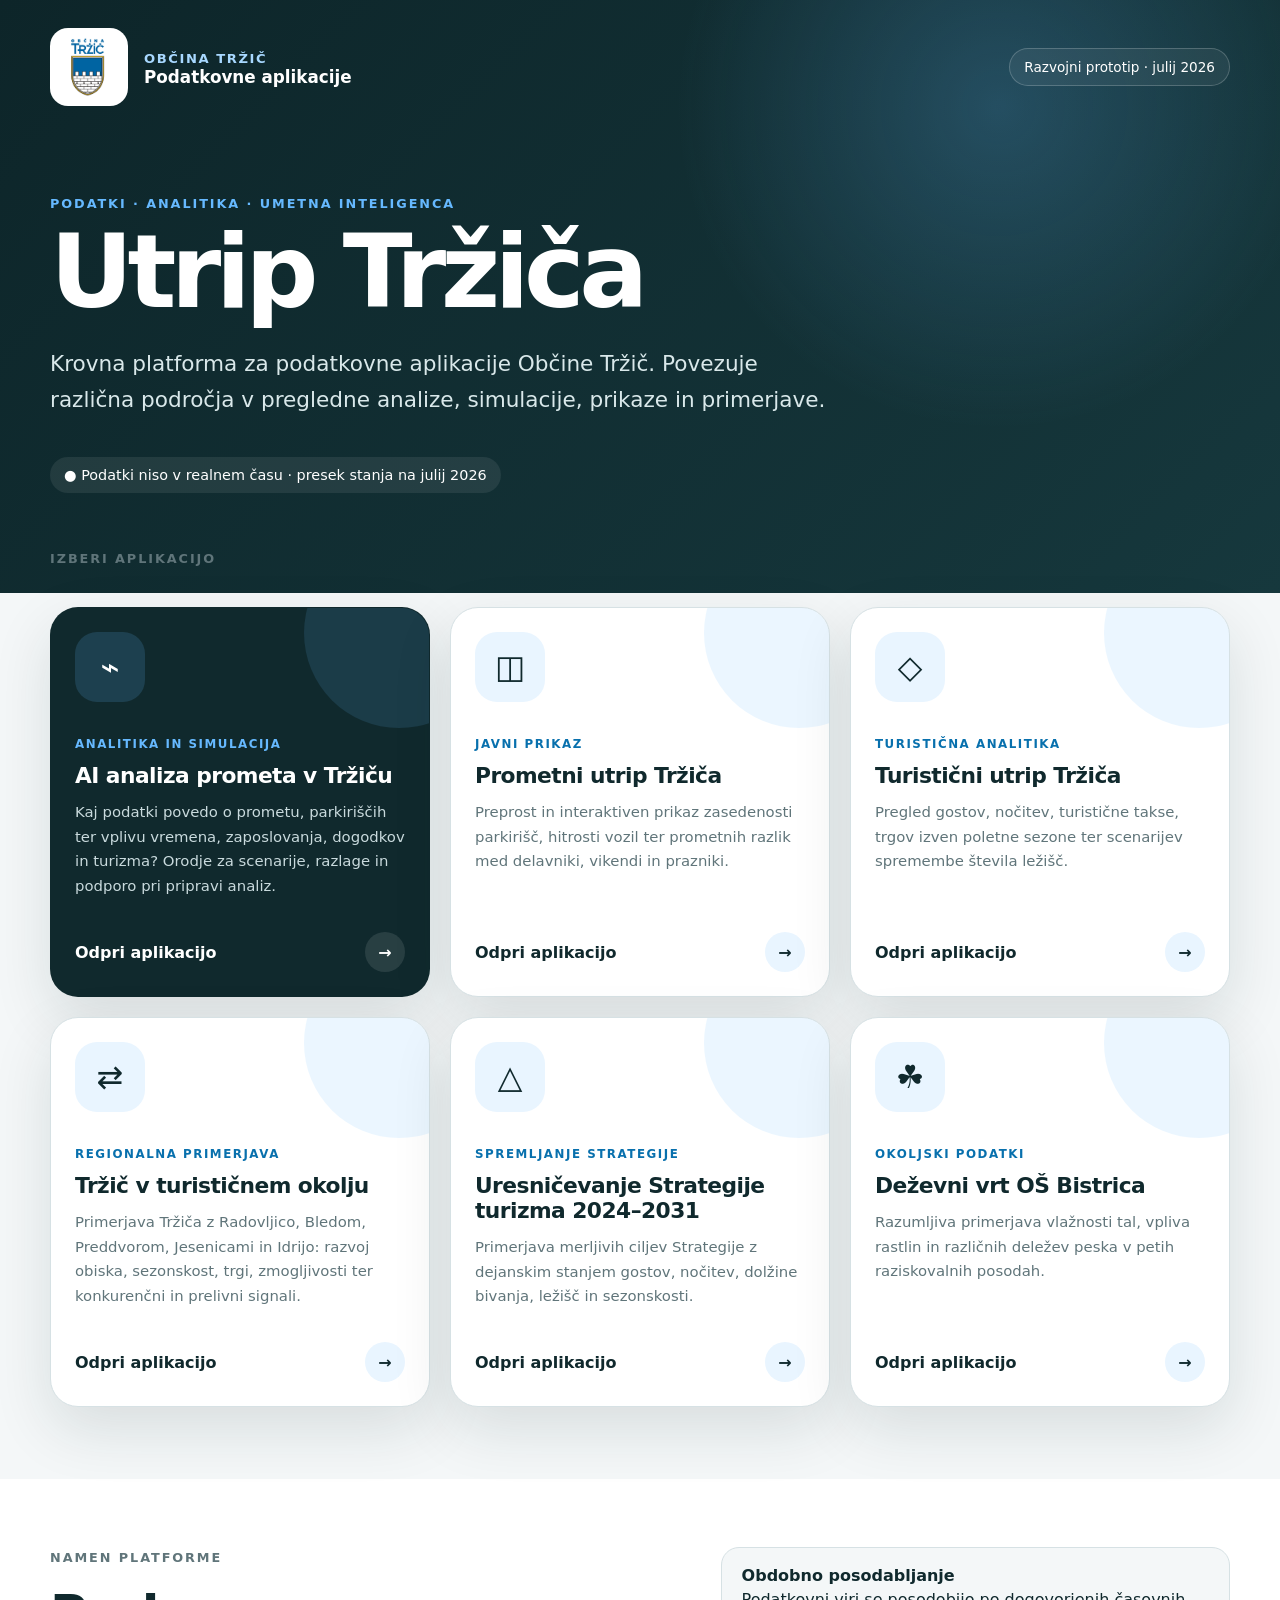
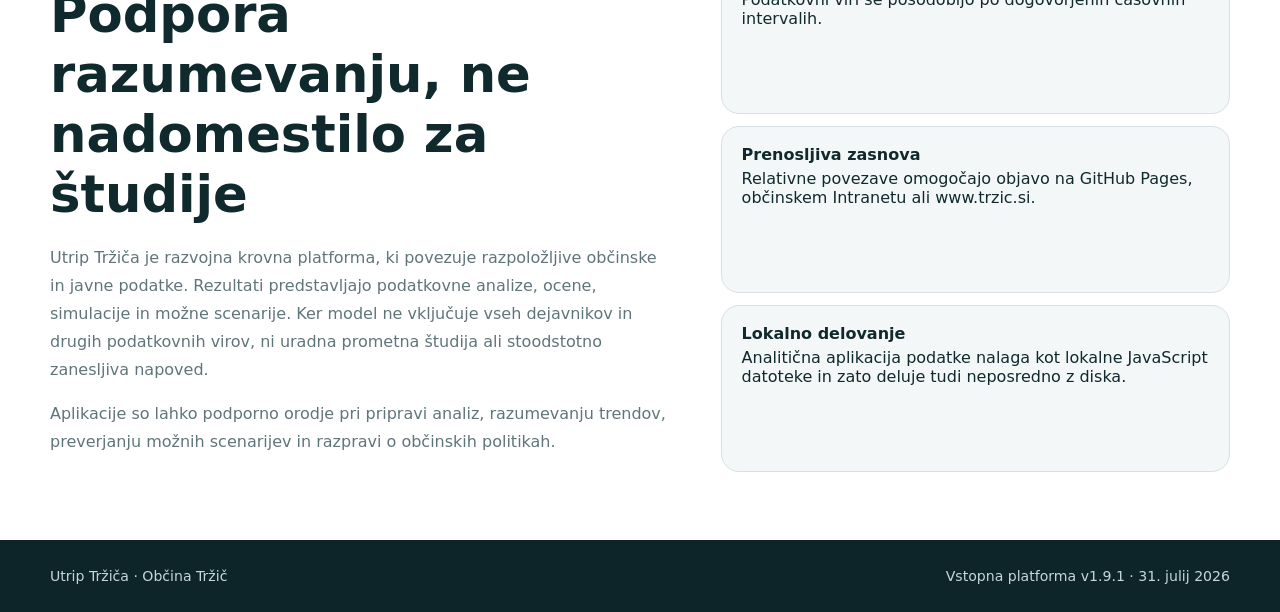
==== commit 7ce7fca0: "Add files via upload" ====
--- a/index.html
+++ b/index.html
@@ -1,11 +1,11 @@
-<!doctype html><html lang="sl"><head><meta charset="utf-8"><meta name="viewport" content="width=device-width,initial-scale=1"><meta name="description" content="Utrip Tržiča – vstopna stran podatkovnih aplikacij Občine Tržič."><title>Utrip Tržiča</title><link rel="stylesheet" href="./assets/css/shared.css"></head><body>
+<!doctype html><html lang="sl"><head><meta charset="utf-8"><meta name="viewport" content="width=device-width,initial-scale=1"><meta name="description" content="Utrip Tržiča – vstopna stran podatkovnih aplikacij Občine Tržič."><title>Utrip Tržiča</title><link rel="stylesheet" href="./assets/css/shared.css"><script src="./VERSION.js"></script><script defer src="./assets/js/apply-version.js"></script></head><body data-version-key="platform" data-version-title="Utrip Tržiča v{version}">
 <header class="hero"><div class="shell"><nav class="nav"><div class="brand"><img src="./assets/images/grb_veliki.jpg" alt="Logotip Občine Tržič"><div><span>Občina Tržič</span><strong>Podatkovne aplikacije</strong></div></div><div class="status">Razvojni prototip · julij 2026</div></nav><div class="hero-copy"><p class="eyebrow">PODATKI · ANALITIKA · UMETNA INTELIGENCA</p><h1>Utrip Tržiča</h1><p class="lead">Krovna platforma za podatkovne aplikacije Občine Tržič. Povezuje različna področja v pregledne analize, simulacije,  prikaze in primerjave. </p><div class="snapshot">● Podatki niso v realnem času · presek stanja na julij 2026</div></div></div></header>
 <main><section class="apps"><div class="shell"><div class="section-head"><div><p class="eyebrow">IZBERI APLIKACIJO</p></div></div><div class="app-grid">
 <article class="app-card primary"><div class="icon">⌁</div><span class="tag">ANALITIKA IN SIMULACIJA</span><h3>AI analiza prometa v Tržiču</h3><p>Kaj podatki povedo o prometu, parkiriščih ter vplivu vremena, zaposlovanja, dogodkov in turizma? Orodje za scenarije, razlage in podporo pri pripravi analiz.</p><a class="card-link" href="./apps/analitika/index.html"><span>Odpri aplikacijo</span><span>→</span></a></article>
 <article class="app-card"><div class="icon">◫</div><span class="tag">JAVNI PRIKAZ</span><h3>Prometni utrip Tržiča</h3><p>Preprost in interaktiven prikaz zasedenosti parkirišč, hitrosti vozil ter prometnih razlik med delavniki, vikendi in prazniki.</p><a class="card-link" href="./apps/javni-prikaz/index.html"><span>Odpri aplikacijo</span><span>→</span></a></article>
 <article class="app-card"><div class="icon">◇</div><span class="tag">TURISTIČNA ANALITIKA</span><h3>Turistični utrip Tržiča</h3><p>Pregled gostov, nočitev, turistične takse, trgov izven poletne sezone ter scenarijev spremembe števila ležišč.</p><a class="card-link" href="./apps/turizem/index.html"><span>Odpri aplikacijo</span><span>→</span></a></article>
-<article class="app-card"><div class="icon">&#8644;</div><span class="tag">REGIONALNA PRIMERJAVA</span><h3>Tržič v turističnem okolju</h3><p>Primerjava Tržiča z Radovljico in Bledom: razvoj obiska, sezonskost, trgi, zmogljivosti ter konkurenčni in prelivni signali.</p><a class="card-link" href="./apps/turisticno-okolje/index.html"><span>Odpri aplikacijo</span><span>&#8594;</span></a></article>
+<article class="app-card"><div class="icon">&#8644;</div><span class="tag">REGIONALNA PRIMERJAVA</span><h3>Tržič v turističnem okolju</h3><p>Primerjava Tržiča z Radovljico, Bledom, Preddvorom, Jesenicami in Idrijo: razvoj obiska, sezonskost, trgi, zmogljivosti ter konkurenčni in prelivni signali.</p><a class="card-link" href="./apps/turisticno-okolje/index.html"><span>Odpri aplikacijo</span><span>&#8594;</span></a></article>
 <article class="app-card"><div class="icon">&#9651;</div><span class="tag">SPREMLJANJE STRATEGIJE</span><h3>Uresni&#269;evanje Strategije turizma 2024&ndash;2031</h3><p>Primerjava merljivih ciljev Strategije z dejanskim stanjem gostov, no&#269;itev, dol&#382;ine bivanja, le&#382;i&#353;&#269; in sezonskosti.</p><a class="card-link" href="./apps/strategija-turizem/index.html"><span>Odpri aplikacijo</span><span>&#8594;</span></a></article>
 <article class="app-card"><div class="icon">&#9752;</div><span class="tag">OKOLJSKI PODATKI</span><h3>De&#382;evni vrt O&#352; Bistrica</h3><p>Razumljiva primerjava vla&#382;nosti tal, vpliva rastlin in razli&#269;nih dele&#382;ev peska v petih raziskovalnih posodah.</p><a class="card-link" href="./apps/dezevni-vrt/index.html"><span>Odpri aplikacijo</span><span>&#8594;</span></a></article></div></div></section>
 <section class="info"><div class="shell info-grid"><div><p class="eyebrow">NAMEN PLATFORME</p><h2>Podpora razumevanju, ne nadomestilo za študije</h2><p>Utrip Tržiča je razvojna krovna platforma, ki povezuje razpoložljive občinske in javne podatke. Rezultati predstavljajo podatkovne analize, ocene, simulacije in možne scenarije. Ker model ne vključuje vseh dejavnikov in drugih podatkovnih virov, ni uradna prometna študija ali stoodstotno zanesljiva napoved.</p><p>Aplikacije so lahko podporno orodje pri pripravi analiz, razumevanju trendov, preverjanju možnih scenarijev in razpravi o občinskih politikah.</p></div><div class="principles"><div class="principle"><strong>Obdobno posodabljanje</strong><span>Podatkovni viri se posodobijo po dogovorjenih časovnih intervalih.</span></div><div class="principle"><strong>Prenosljiva zasnova</strong><span>Relativne povezave omogočajo objavo na GitHub Pages, občinskem Intranetu ali www.trzic.si.</span></div><div class="principle"><strong>Lokalno delovanje</strong><span>Analitična aplikacija podatke nalaga kot lokalne JavaScript datoteke in zato deluje tudi neposredno z diska.</span></div></div></div></section></main>
-<footer class="footer"><div class="shell"><span>Utrip Tržiča · Občina Tržič</span><span>Vstopna platforma v1.9 · julij 2026</span></div></footer></body></html>
+<footer class="footer"><div class="shell"><span>Utrip Tržiča · Občina Tržič</span><span data-version-template="Vstopna platforma v{version} · {releaseLabel}">Vstopna platforma v1.9.1 · 31. julij 2026</span></div></footer></body></html>
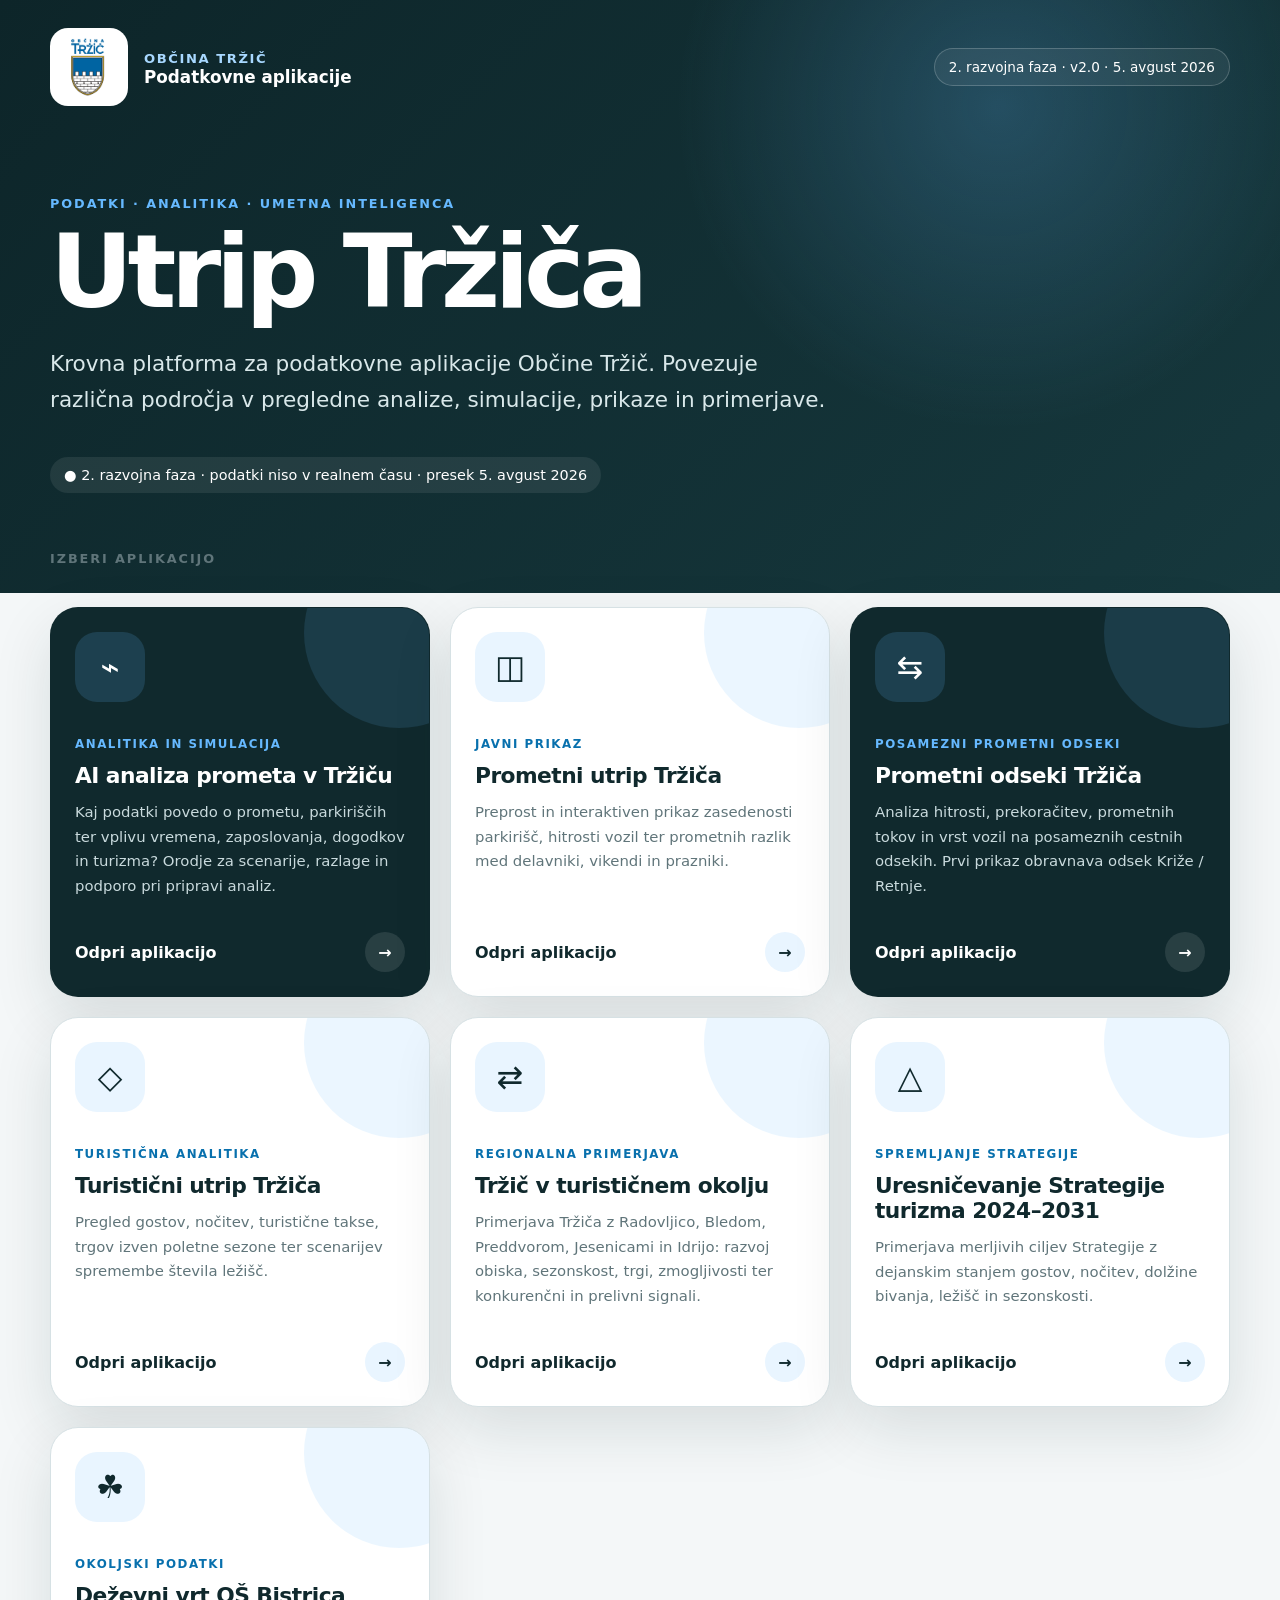
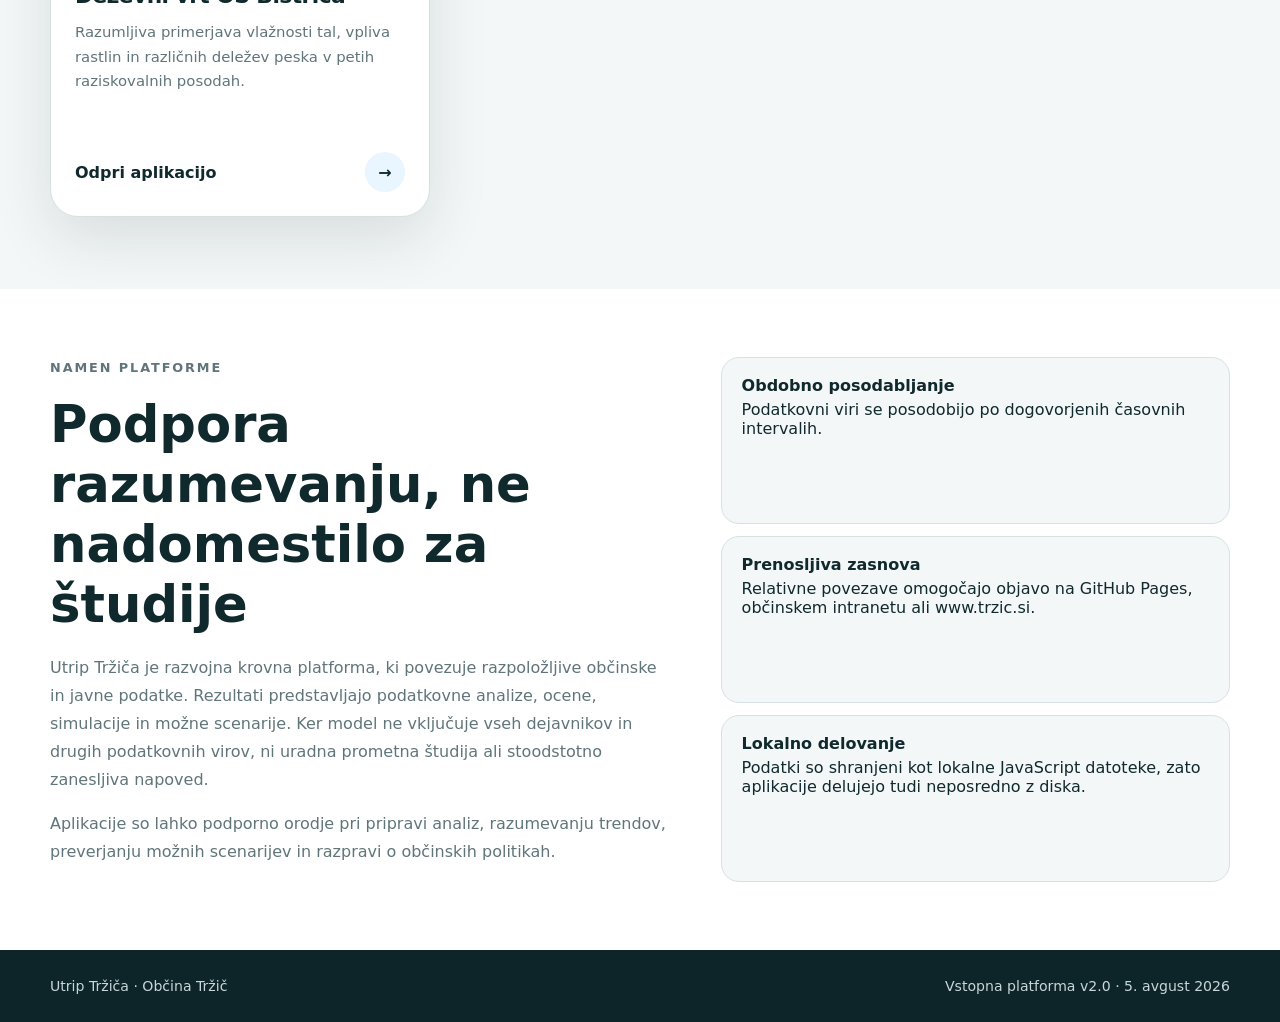
==== commit a2568b8b: "Add files via upload" ====
--- a/index.html
+++ b/index.html
@@ -1,11 +1,51 @@
-<!doctype html><html lang="sl"><head><meta charset="utf-8"><meta name="viewport" content="width=device-width,initial-scale=1"><meta name="description" content="Utrip Tržiča – vstopna stran podatkovnih aplikacij Občine Tržič."><title>Utrip Tržiča</title><link rel="stylesheet" href="./assets/css/shared.css"><script src="./VERSION.js"></script><script defer src="./assets/js/apply-version.js"></script></head><body data-version-key="platform" data-version-title="Utrip Tržiča v{version}">
-<header class="hero"><div class="shell"><nav class="nav"><div class="brand"><img src="./assets/images/grb_veliki.jpg" alt="Logotip Občine Tržič"><div><span>Občina Tržič</span><strong>Podatkovne aplikacije</strong></div></div><div class="status">Razvojni prototip · julij 2026</div></nav><div class="hero-copy"><p class="eyebrow">PODATKI · ANALITIKA · UMETNA INTELIGENCA</p><h1>Utrip Tržiča</h1><p class="lead">Krovna platforma za podatkovne aplikacije Občine Tržič. Povezuje različna področja v pregledne analize, simulacije,  prikaze in primerjave. </p><div class="snapshot">● Podatki niso v realnem času · presek stanja na julij 2026</div></div></div></header>
-<main><section class="apps"><div class="shell"><div class="section-head"><div><p class="eyebrow">IZBERI APLIKACIJO</p></div></div><div class="app-grid">
-<article class="app-card primary"><div class="icon">⌁</div><span class="tag">ANALITIKA IN SIMULACIJA</span><h3>AI analiza prometa v Tržiču</h3><p>Kaj podatki povedo o prometu, parkiriščih ter vplivu vremena, zaposlovanja, dogodkov in turizma? Orodje za scenarije, razlage in podporo pri pripravi analiz.</p><a class="card-link" href="./apps/analitika/index.html"><span>Odpri aplikacijo</span><span>→</span></a></article>
-<article class="app-card"><div class="icon">◫</div><span class="tag">JAVNI PRIKAZ</span><h3>Prometni utrip Tržiča</h3><p>Preprost in interaktiven prikaz zasedenosti parkirišč, hitrosti vozil ter prometnih razlik med delavniki, vikendi in prazniki.</p><a class="card-link" href="./apps/javni-prikaz/index.html"><span>Odpri aplikacijo</span><span>→</span></a></article>
-<article class="app-card"><div class="icon">◇</div><span class="tag">TURISTIČNA ANALITIKA</span><h3>Turistični utrip Tržiča</h3><p>Pregled gostov, nočitev, turistične takse, trgov izven poletne sezone ter scenarijev spremembe števila ležišč.</p><a class="card-link" href="./apps/turizem/index.html"><span>Odpri aplikacijo</span><span>→</span></a></article>
-<article class="app-card"><div class="icon">&#8644;</div><span class="tag">REGIONALNA PRIMERJAVA</span><h3>Tržič v turističnem okolju</h3><p>Primerjava Tržiča z Radovljico, Bledom, Preddvorom, Jesenicami in Idrijo: razvoj obiska, sezonskost, trgi, zmogljivosti ter konkurenčni in prelivni signali.</p><a class="card-link" href="./apps/turisticno-okolje/index.html"><span>Odpri aplikacijo</span><span>&#8594;</span></a></article>
-<article class="app-card"><div class="icon">&#9651;</div><span class="tag">SPREMLJANJE STRATEGIJE</span><h3>Uresni&#269;evanje Strategije turizma 2024&ndash;2031</h3><p>Primerjava merljivih ciljev Strategije z dejanskim stanjem gostov, no&#269;itev, dol&#382;ine bivanja, le&#382;i&#353;&#269; in sezonskosti.</p><a class="card-link" href="./apps/strategija-turizem/index.html"><span>Odpri aplikacijo</span><span>&#8594;</span></a></article>
-<article class="app-card"><div class="icon">&#9752;</div><span class="tag">OKOLJSKI PODATKI</span><h3>De&#382;evni vrt O&#352; Bistrica</h3><p>Razumljiva primerjava vla&#382;nosti tal, vpliva rastlin in razli&#269;nih dele&#382;ev peska v petih raziskovalnih posodah.</p><a class="card-link" href="./apps/dezevni-vrt/index.html"><span>Odpri aplikacijo</span><span>&#8594;</span></a></article></div></div></section>
-<section class="info"><div class="shell info-grid"><div><p class="eyebrow">NAMEN PLATFORME</p><h2>Podpora razumevanju, ne nadomestilo za študije</h2><p>Utrip Tržiča je razvojna krovna platforma, ki povezuje razpoložljive občinske in javne podatke. Rezultati predstavljajo podatkovne analize, ocene, simulacije in možne scenarije. Ker model ne vključuje vseh dejavnikov in drugih podatkovnih virov, ni uradna prometna študija ali stoodstotno zanesljiva napoved.</p><p>Aplikacije so lahko podporno orodje pri pripravi analiz, razumevanju trendov, preverjanju možnih scenarijev in razpravi o občinskih politikah.</p></div><div class="principles"><div class="principle"><strong>Obdobno posodabljanje</strong><span>Podatkovni viri se posodobijo po dogovorjenih časovnih intervalih.</span></div><div class="principle"><strong>Prenosljiva zasnova</strong><span>Relativne povezave omogočajo objavo na GitHub Pages, občinskem Intranetu ali www.trzic.si.</span></div><div class="principle"><strong>Lokalno delovanje</strong><span>Analitična aplikacija podatke nalaga kot lokalne JavaScript datoteke in zato deluje tudi neposredno z diska.</span></div></div></div></section></main>
-<footer class="footer"><div class="shell"><span>Utrip Tržiča · Občina Tržič</span><span data-version-template="Vstopna platforma v{version} · {releaseLabel}">Vstopna platforma v1.9.1 · 31. julij 2026</span></div></footer></body></html>
+<!doctype html>
+<html lang="sl">
+<head>
+  <meta charset="utf-8">
+  <meta name="viewport" content="width=device-width,initial-scale=1">
+  <meta name="description" content="Utrip Tržiča – vstopna stran podatkovnih aplikacij Občine Tržič.">
+  <title>Utrip Tržiča</title>
+  <link rel="stylesheet" href="./assets/css/shared.css">
+  <script src="./VERSION.js"></script>
+  <script defer src="./assets/js/apply-version.js"></script>
+</head>
+<body data-version-key="platform" data-version-title="Utrip Tržiča v{version}">
+<header class="hero">
+  <div class="shell">
+    <nav class="nav">
+      <div class="brand"><img src="./assets/images/grb_veliki.jpg" alt="Logotip Občine Tržič"><div><span>Občina Tržič</span><strong>Podatkovne aplikacije</strong></div></div>
+      <div class="status" data-version-template="2. razvojna faza · v{version} · {releaseLabel}">2. razvojna faza · v2.0 · 5. avgust 2026</div>
+    </nav>
+    <div class="hero-copy">
+      <p class="eyebrow">PODATKI · ANALITIKA · UMETNA INTELIGENCA</p>
+      <h1>Utrip Tržiča</h1>
+      <p class="lead">Krovna platforma za podatkovne aplikacije Občine Tržič. Povezuje različna področja v pregledne analize, simulacije, prikaze in primerjave.</p>
+      <div class="snapshot">● 2. razvojna faza · podatki niso v realnem času · presek 5. avgust 2026</div>
+    </div>
+  </div>
+</header>
+<main>
+<section class="apps">
+  <div class="shell">
+    <div class="section-head"><div><p class="eyebrow">IZBERI APLIKACIJO</p></div></div>
+    <div class="app-grid">
+      <article class="app-card primary"><div class="icon">⌁</div><span class="tag">ANALITIKA IN SIMULACIJA</span><h3>AI analiza prometa v Tržiču</h3><p>Kaj podatki povedo o prometu, parkiriščih ter vplivu vremena, zaposlovanja, dogodkov in turizma? Orodje za scenarije, razlage in podporo pri pripravi analiz.</p><a class="card-link" href="./apps/analitika/index.html"><span>Odpri aplikacijo</span><span>→</span></a></article>
+      <article class="app-card"><div class="icon">◫</div><span class="tag">JAVNI PRIKAZ</span><h3>Prometni utrip Tržiča</h3><p>Preprost in interaktiven prikaz zasedenosti parkirišč, hitrosti vozil ter prometnih razlik med delavniki, vikendi in prazniki.</p><a class="card-link" href="./apps/javni-prikaz/index.html"><span>Odpri aplikacijo</span><span>→</span></a></article>
+      <article class="app-card primary"><div class="icon">⇆</div><span class="tag">POSAMEZNI PROMETNI ODSEKI</span><h3>Prometni odseki Tržiča</h3><p>Analiza hitrosti, prekoračitev, prometnih tokov in vrst vozil na posameznih cestnih odsekih. Prvi prikaz obravnava odsek Križe / Retnje.</p><a class="card-link" href="./apps/prometni-odseki/index.html"><span>Odpri aplikacijo</span><span>→</span></a></article>
+      <article class="app-card"><div class="icon">◇</div><span class="tag">TURISTIČNA ANALITIKA</span><h3>Turistični utrip Tržiča</h3><p>Pregled gostov, nočitev, turistične takse, trgov izven poletne sezone ter scenarijev spremembe števila ležišč.</p><a class="card-link" href="./apps/turizem/index.html"><span>Odpri aplikacijo</span><span>→</span></a></article>
+      <article class="app-card"><div class="icon">⇄</div><span class="tag">REGIONALNA PRIMERJAVA</span><h3>Tržič v turističnem okolju</h3><p>Primerjava Tržiča z Radovljico, Bledom, Preddvorom, Jesenicami in Idrijo: razvoj obiska, sezonskost, trgi, zmogljivosti ter konkurenčni in prelivni signali.</p><a class="card-link" href="./apps/turisticno-okolje/index.html"><span>Odpri aplikacijo</span><span>→</span></a></article>
+      <article class="app-card"><div class="icon">△</div><span class="tag">SPREMLJANJE STRATEGIJE</span><h3>Uresničevanje Strategije turizma 2024–2031</h3><p>Primerjava merljivih ciljev Strategije z dejanskim stanjem gostov, nočitev, dolžine bivanja, ležišč in sezonskosti.</p><a class="card-link" href="./apps/strategija-turizem/index.html"><span>Odpri aplikacijo</span><span>→</span></a></article>
+      <article class="app-card"><div class="icon">☘</div><span class="tag">OKOLJSKI PODATKI</span><h3>Deževni vrt OŠ Bistrica</h3><p>Razumljiva primerjava vlažnosti tal, vpliva rastlin in različnih deležev peska v petih raziskovalnih posodah.</p><a class="card-link" href="./apps/dezevni-vrt/index.html"><span>Odpri aplikacijo</span><span>→</span></a></article>
+    </div>
+  </div>
+</section>
+<section class="info">
+  <div class="shell info-grid">
+    <div><p class="eyebrow">NAMEN PLATFORME</p><h2>Podpora razumevanju, ne nadomestilo za študije</h2><p>Utrip Tržiča je razvojna krovna platforma, ki povezuje razpoložljive občinske in javne podatke. Rezultati predstavljajo podatkovne analize, ocene, simulacije in možne scenarije. Ker model ne vključuje vseh dejavnikov in drugih podatkovnih virov, ni uradna prometna študija ali stoodstotno zanesljiva napoved.</p><p>Aplikacije so lahko podporno orodje pri pripravi analiz, razumevanju trendov, preverjanju možnih scenarijev in razpravi o občinskih politikah.</p></div>
+    <div class="principles"><div class="principle"><strong>Obdobno posodabljanje</strong><span>Podatkovni viri se posodobijo po dogovorjenih časovnih intervalih.</span></div><div class="principle"><strong>Prenosljiva zasnova</strong><span>Relativne povezave omogočajo objavo na GitHub Pages, občinskem intranetu ali www.trzic.si.</span></div><div class="principle"><strong>Lokalno delovanje</strong><span>Podatki so shranjeni kot lokalne JavaScript datoteke, zato aplikacije delujejo tudi neposredno z diska.</span></div></div>
+  </div>
+</section>
+</main>
+<footer class="footer"><div class="shell"><span>Utrip Tržiča · Občina Tržič</span><span data-version-template="Vstopna platforma v{version} · {releaseLabel}">Vstopna platforma v2.0 · 5. avgust 2026</span></div></footer>
+</body>
+</html>
